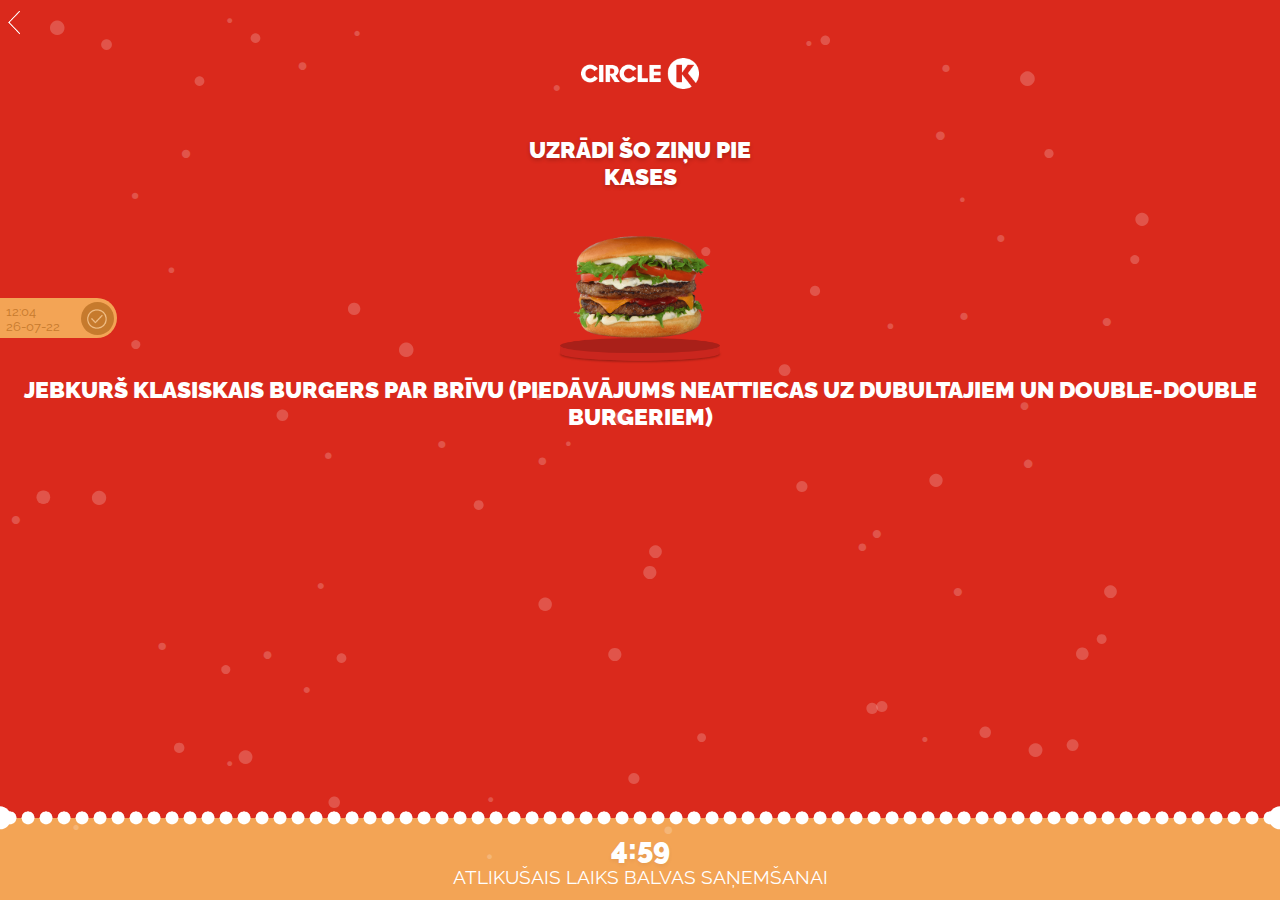
==== frontend/burgers/index.html @ 31d4b634 "Add files via upload" ====
<!DOCTYPE html>
<html style="font-size: 11.7188px;">
   <head>
      <meta http-equiv="Content-Type" content="text/html; charset=UTF-8">
      <meta http-equiv="X-UA-Compatible" content="IE=edge,chrome=1">
      <meta name="viewport" content="width=device-width,  height=device-height,initial-scale=1.0, maximum-scale=1.0, user-scalable=no">
      <title>Circle K - ziemas spēle</title>
	  <link rel="icon" href="../../png/favicon.png">
      <link rel="stylesheet" type="text/css" href="../../css/frontend.css">
   </head>
  			<script src="../../js/snow.js"></script>
   <body class="language-lv scale">
   
      <div class="bm-container-page">
               <div class="wave">
               <canvas id="anim"></canvas>
            </div>	  
         <div class="bm-page bm-page-redeem bm-page-footer"> 
		 <img src="../../png/keksis2.png" width="45"> 
            <div class="bm-content noBarcode">
               <div class="bm-block">
                  <img src="../../png/circlekfrontend.png" class="logo-full">
                  <div class="ck-headline">UZRĀDI ŠO ZIŅU PIE KASES</div>
				  <img src="../../prizes/5.png" class="product"><img class="platform" src="../../png/platform.png">
                  <div class="title">Jebkurš klasiskais burgers par brīvu (piedāvājums neattiecas uz dubultajiem un Double-Double burgeriem)</div>
                  <div class="timer"><span id="para1"></span></div>
               </div>
            </div>
            <div class="bm-footer">
               <div class="bm-block">
                  <div class="counter">
                     <div class="clock"><span id="timer"></div>
                     <div class="text">Atlikušais laiks balvas saņemšanai</div>
                  </div>
               </div>
            </div>
			
         </div>
      </div>
      <div class="bm-container-menu">
         <div class="bm-menu-content">
            <div class="scorebg"></div>
            <div class="center">
               <div class="bm-menu-button open">
                  <div></div>
                  <div></div>
                  <div></div>
               </div>
               <div class="ck-headline"><span>Izvēlne</span></div>
               <div class="score">
                  <div class="top">Tavs rezultāts</div>
                  <div class="value"><span></span><span>Punkti</span></div>
               </div>
               <div class="list">
                  <div>Noteikumi</div>
                  <span></span>
                  <div class="bm-logout">Iziet</div>
               </div>
            </div>
            <div class="profile">
               <div class="text">TU ESI ŠEIT AR NR.:</div>
               <div class="mobile"></div>
            </div>
         </div>
      </div>
<script type="text/javascript" src="../../js/timer.js"></script>
<script type="text/javascript" src="../../js/worker.js"></script>

   </body>
</html>
---- css/frontend.css ----
/* latin-ext */
@font-face {
  font-family: 'Raleway';
  font-style: normal;
  font-weight: 100;
  font-display: swap;
  src: url(../fonts/font.woff2) format('woff2');
  unicode-range: U+0100-024F, U+0259, U+1E00-1EFF, U+2020, U+20A0-20AB, U+20AD-20CF, U+2113, U+2C60-2C7F, U+A720-A7FF;
}
/* latin */
@font-face {
  font-family: 'Raleway';
  font-style: normal;
  font-weight: 100;
  font-display: swap;
  src: url(../fonts/font2.woff2) format('woff2');
  unicode-range: U+0000-00FF, U+0131, U+0152-0153, U+02BB-02BC, U+02C6, U+02DA, U+02DC, U+2000-206F, U+2074, U+20AC, U+2122, U+2191, U+2193, U+2212, U+2215, U+FEFF, U+FFFD;
}
/* latin-ext */
@font-face {
  font-family: 'Raleway';
  font-style: normal;
  font-weight: 300;
  font-display: swap;
  src: url(../fonts/font.woff2) format('woff2');
  unicode-range: U+0100-024F, U+0259, U+1E00-1EFF, U+2020, U+20A0-20AB, U+20AD-20CF, U+2113, U+2C60-2C7F, U+A720-A7FF;
}
/* latin */
@font-face {
  font-family: 'Raleway';
  font-style: normal;
  font-weight: 300;
  font-display: swap;
  src: url(../fonts/font2.woff2) format('woff2');
  unicode-range: U+0000-00FF, U+0131, U+0152-0153, U+02BB-02BC, U+02C6, U+02DA, U+02DC, U+2000-206F, U+2074, U+20AC, U+2122, U+2191, U+2193, U+2212, U+2215, U+FEFF, U+FFFD;
}
/* latin-ext */
@font-face {
  font-family: 'Raleway';
  font-style: normal;
  font-weight: 400;
  font-display: swap;
  src: url(../fonts/font.woff2) format('woff2');
  unicode-range: U+0100-024F, U+0259, U+1E00-1EFF, U+2020, U+20A0-20AB, U+20AD-20CF, U+2113, U+2C60-2C7F, U+A720-A7FF;
}
/* latin */
@font-face {
  font-family: 'Raleway';
  font-style: normal;
  font-weight: 400;
  font-display: swap;
  src: url(../fonts/font2.woff2) format('woff2');
  unicode-range: U+0000-00FF, U+0131, U+0152-0153, U+02BB-02BC, U+02C6, U+02DA, U+02DC, U+2000-206F, U+2074, U+20AC, U+2122, U+2191, U+2193, U+2212, U+2215, U+FEFF, U+FFFD;
}
/* latin-ext */
@font-face {
  font-family: 'Raleway';
  font-style: normal;
  font-weight: 700;
  font-display: swap;
  src: url(../fonts/font.woff2) format('woff2');
  unicode-range: U+0100-024F, U+0259, U+1E00-1EFF, U+2020, U+20A0-20AB, U+20AD-20CF, U+2113, U+2C60-2C7F, U+A720-A7FF;
}
/* latin */
@font-face {
  font-family: 'Raleway';
  font-style: normal;
  font-weight: 700;
  font-display: swap;
  src: url(../fonts/font2.woff2) format('woff2');
  unicode-range: U+0000-00FF, U+0131, U+0152-0153, U+02BB-02BC, U+02C6, U+02DA, U+02DC, U+2000-206F, U+2074, U+20AC, U+2122, U+2191, U+2193, U+2212, U+2215, U+FEFF, U+FFFD;
}
/* latin-ext */
@font-face {
  font-family: 'Raleway';
  font-style: normal;
  font-weight: 900;
  font-display: swap;
  src: url(../fonts/font.woff2) format('woff2');
  unicode-range: U+0100-024F, U+0259, U+1E00-1EFF, U+2020, U+20A0-20AB, U+20AD-20CF, U+2113, U+2C60-2C7F, U+A720-A7FF;
}
/* latin */
@font-face {
  font-family: 'Raleway';
  font-style: normal;
  font-weight: 900;
  font-display: swap;
  src: url(../fonts/font2.woff2) format('woff2');
  unicode-range: U+0000-00FF, U+0131, U+0152-0153, U+02BB-02BC, U+02C6, U+02DA, U+02DC, U+2000-206F, U+2074, U+20AC, U+2122, U+2191, U+2193, U+2212, U+2215, U+FEFF, U+FFFD;
}


.bm-logo {
	display: block;
	height: 24px;
	position: absolute;
	top: 10px;
	left: 12px
}

* {
	margin: 0
}

body,
html {
	width: 100%;
	height: 100%;
	font-size: 62.5%;
	font-family: sans-serif;
	color: #101820
}

* {
	margin: 0
}

body,
html {
	font-size: 62.5%;
	font-family: sans-serif
}

.bm-container-modal,
body,
html {
	width: 100%;
	height: 100%;
	color: #101820
}

.bm-container-modal {
	position: fixed;
	top: 0;
	left: 0;
	display: none;
	opacity: 0;
	z-index: 50;
	background-color: rgba(0, 0, 0, .75)
}

.bm-block-modal-message-scroll {
	position: absolute;
	top: 50%;
	left: 50%;
	width: 100%;
	height: 100%;
	box-sizing: border-box;
	padding: 1.5rem;
	overflow: auto;
	-webkit-overflow-scrolling: touch
}

.bm-block-modal-message-scroll .bm-modal {
	display: block;
	opacity: 1;
	position: relative;
	top: auto;
	left: auto;
	width: 100%
}

.bm-modal {
	display: none;
	opacity: 0;
	position: absolute;
	top: 50%;
	left: 50%;
	background: #fff;
	font-size: 16px
}

.bm-modal.bm-modal-message {
	width: calc(100% - 3rem);
	max-width: 29rem
}

.bm-modal.bm-modal-header {
	padding-top: 4.4rem
}

.bm-modal.bm-modal-footer {
	padding-bottom: 5.5rem
}

.bm-modal>div>.bm-block {
	position: relative;
	height: 100%;
	margin: 0 auto;
	box-sizing: border-box
}

.bm-modal .bm-header {
	position: absolute;
	top: 0;
	left: 0;
	height: 4.4rem;
	width: 100%;
	background-color: #333;
	box-sizing: border-box
}

.bm-modal .bm-header>.bm-block {
	max-width: 32rem
}

.bm-modal .bm-content {
	width: 100%;
	height: 100%;
	position: relative;
	box-sizing: border-box
}

.bm-modal .bm-content>.bm-block {
	padding: 1.5rem;
	max-width: 32rem
}

.bm-modal .bm-footer {
	position: absolute;
	bottom: 0;
	left: 0;
	height: 5.5rem;
	width: 100%;
	background-color: #ebebeb;
	border-top: 1px solid #9f9f9f;
	box-sizing: border-box
}

.bm-modal .bm-footer>.bm-block {
	max-width: 32rem
}

.bm-modal .bm-footer .bm-container {
	position: absolute;
	top: 50%;
	left: 50%;
	-webkit-transform: translate(-50%, -50%);
	transform: translate(-50%, -50%)
}

.bm-modal .bm-footer .bm-container.left {
	left: 1.5rem;
	-webkit-transform: translateY(-50%);
	transform: translateY(-50%)
}

.bm-modal .bm-footer .bm-container.right {
	left: auto;
	right: 1.5rem;
	-webkit-transform: translateY(-50%);
	transform: translateY(-50%)
}

.bm-button {
	width: 100px;
	height: 34px;
	background-color: #fff;
	border: 1px solid #cacaca;
	box-sizing: border-box;
	text-align: center;
	line-height: 32px;
	border-radius: 2px;
	position: relative
}

.bm-button.pressed {
	border-color: #b1b1b1;
	background-color: #f2f2f2
}

.bm-button a {
	position: absolute;
	top: 0;
	left: 0;
	width: 100%;
	height: 100%
}

.bm-container-loader {
	position: absolute;
	top: 0;
	left: 0;
	width: 100%;
	height: 100%;
	background-color: rgba(0, 0, 0, .7);
	z-index: 100
}

.bm-container-loader>div {
	width: 100px;
	height: 100px;
	position: absolute;
	top: 50%;
	left: 50%;
	-webkit-transform: translate(-50%, -50%);
	transform: translate(-50%, -50%)
}

.bm-container-loader>div.background {
	opacity: .4
}

.bm-container-loader>div .overflow {
	position: absolute;
	bottom: 0;
	left: 0;
	height: 0;
	width: 100%;
	overflow: hidden
}

.bm-container-loader>div .overflow img {
	position: absolute;
	bottom: 0;
	left: 0
}

.bm-container-loader>div img {
	display: block;
	height: 100px
}

.bm-container-page,
.bm-page {
	position: absolute;
	top: 0;
	left: 0;
	width: 100%;
	height: 100%
}

.bm-page {
	box-sizing: border-box;
	font-size: 1.6rem;
	background: #fff
}

.bm-page.bm-page-header {
	padding-top: 0
}

.bm-page.bm-page-footer {
	padding-bottom: 44px
}

.bm-page>div>.bm-block {
	position: relative;
	height: 100%;
	margin: 0 auto;
	box-sizing: border-box
}

.bm-page .bm-header {
	position: absolute;
	top: 0;
	left: 0;
	height: 0;
	width: 100%;
	background-color: transparent;
	box-sizing: border-box
}

.bm-page .bm-header>.bm-block {
	max-width: 640px
}

.bm-page .bm-content {
	width: 100%;
	height: 100%;
	position: relative;
	box-sizing: border-box;
	overflow: hidden
}

.bm-page .bm-content>.bm-block {
	padding: 15px;
	max-width: 640px
}

.bm-page .bm-footer {
	position: absolute;
	bottom: 0;
	left: 0;
	height: 44px;
	width: 100%;
	background-color: #ebebeb;
	border-top: 1px solid #9f9f9f;
	box-sizing: border-box
}

.bm-page .bm-footer>.bm-block {
	max-width: 640px
}

.bm-form {
	max-width: 320px;
	margin: 0 auto;
	font-size: 16px
}

* {
	margin: 0
}

body,
html {
	width: 100%;
	height: 100%;
	font-size: 62.5%;
	font-family: sans-serif;
	color: #101820
}

input {
	-webkit-appearance: none;
	-moz-appearance: none;
	appearance: none;
	border: none;
	box-sizing: border-box;
	font-family: inherit;
	color: #101820;
	font-size: 1.6rem
}

input:active,
input:focus {
	outline: none
}

::-webkit-input-placeholder {
	color: #bbb;
	opacity: 1
}

:-moz-placeholder,
::-moz-placeholder {
	color: #bbb;
	opacity: 1
}

:-ms-input-placeholder {
	color: #bbb;
	opacity: 1
}

.bm-input-row,
input[type=email],
input[type=number],
input[type=password],
input[type=tel],
input[type=text] {
	width: 100%;
	height: 5rem;
	margin-bottom: 15px
}

.bm-input-row:last-child,
input[type=email]:last-child,
input[type=number]:last-child,
input[type=password]:last-child,
input[type=tel]:last-child,
input[type=text]:last-child {
	margin-bottom: 0
}

input[type=email],
input[type=number],
input[type=password],
input[type=tel],
input[type=text] {
	border: 1px solid #b3b3b3;
	border-radius: 0;
	padding: 0 15px;
	background-color: transparent;
	text-align: left
}

input[type=checkbox] {
	width: 5rem;
	height: 5rem;
	color: #000;
	border: 1px solid #b3b3b3;
	box-sizing: border-box;
	background-color: #f3f3f3;
	border-radius: 0;
	float: right;
	padding-top: -.6rem;
	padding-left: -1rem
}

input[type=submit] {
	background-color: #f3a455;
	color: #fff;
	width: 100%;
	height: 5rem;
	border-radius: 0
}

input[type=checkbox]:checked:after,
input[type=checkbox]:checked:before {
	content: "";
	display: block;
	background-color: #f3a455;
	-webkit-transform: rotate(35deg);
	transform: rotate(35deg);
	-webkit-transform-origin: bottom right;
	transform-origin: bottom right;
	border-radius: 0
}

input[type=checkbox]:before {
	width: .3rem;
	height: 3rem;
	margin-left: 1.2rem
}

input[type=checkbox]:after {
	height: .3rem;
	width: 1.5rem;
	margin-top: -.3rem
}

.bm-input-row label {
	line-height: 5rem
}

.bm-input-row.bm-input-label {
	position: relative;
	padding-top: 5rem
}

.bm-input-row.bm-input-label>label {
	position: absolute;
	top: 0;
	left: 0;
	line-height: 5rem
}

.bm-input-row.bm-input-label.bm-input-code {
	height: 10rem
}

.bm-input-row.bm-input-label.bm-input-code>.bm-block {
	top: 5rem
}

.bm-input-code input[type=tel] {
	border-bottom-left-radius: 0;
	border-top-left-radius: 0
}

.bm-input-code {
	position: relative;
	box-sizing: border-box
}

.bm-input-code>.bm-block {
	display: inline-block;
	position: absolute;
	top: 0;
	left: 0;
	height: 5rem;
	line-height: 5rem;
	background-color: #b3b3b3;
	color: #fff;
	padding: 0 .5rem;
	border-bottom-left-radius: 0;
	border-top-left-radius: 0
}

.bm-card-item,
.bm-card-item>.bm-block {
	position: relative;
	width: 100%;
	height: 100%
}

.bm-card-item>.bm-block {
	box-sizing: border-box
}

.bm-card-item.bm-indexer>.bm-block {
	padding-bottom: 1.6rem
}

.bm-card-item.bm-indexer .bm-indexer {
	position: absolute;
	bottom: 0;
	left: 50%;
	white-space: nowrap;
	-webkit-transform: translate(-50%);
	transform: translate(-50%);
	height: .6rem;
	padding: 0 5px
}

.bm-card-item.bm-indexer .bm-indexer .bm-index {
	width: .6rem;
	height: .6rem;
	background-color: hsla(0, 0%, 100%, .4);
	display: inline-block;
	vertical-align: top;
	margin-right: .3rem;
	border-radius: .5rem;
	border: none;
	box-sizing: border-box
}

.bm-card-item.bm-indexer .bm-indexer .bm-index.active {
	background-color: #fff;
	border: none
}

.bm-card-item.bm-indexer .bm-indexer .bm-index:last-child {
	margin-right: 0
}

.bm-card-item .bm-container {
	position: relative;
	width: 0;
	height: 100%;
	width: 100%
}

.bm-card-item .bm-card {
	position: absolute;
	top: 4%;
	left: 0;
	width: 100%;
	height: 96%;
	box-sizing: border-box;
	padding: 0 10px
}

.bm-card-item .bm-card>.bm-block {
	position: relative;
	width: 100%;
	height: 100%;
	background-color: #cacaca;
	box-shadow: 0 -4px 4px -4px rgba(0, 0, 0, .4);
	padding: 15px;
	box-sizing: border-box
}

.bm-card-item .bm-card>.bm-block>.bm-image-box {
	margin: -15px
}

.bm-card-item .bm-card.card-layer-stacked>.bm-block {
	box-shadow: none
}

.bm-card-item .bm-card-button {
	position: fixed;
	width: 30px;
	height: 60px;
	top: 50%;
	-webkit-transform: translateY(-50%);
	transform: translateY(-50%);
	z-index: 20
}

.bm-card-item .bm-card-button * {
	pointer-events: none
}

.bm-card-item .bm-card-button>div {
	width: 60px;
	height: 60px;
	background-color: #f3a455;
	border-radius: 30px;
	box-shadow: 0 0 5px rgba(0, 0, 0, .5);
	box-sizing: border-box;
	border: none
}

.bm-card-item .bm-card-button>div>span {
	display: block;
	width: 15px;
	height: 15px;
	border: 3px solid #fff;
	box-sizing: border-box;
	position: absolute;
	top: 22.5px;
	-webkit-transform: rotate(45deg);
	transform: rotate(45deg);
	-webkit-transform-origin: center;
	transform-origin: center
}

.bm-card-item .bm-card-button.prev {
	left: 0
}

.bm-card-item .bm-card-button.prev>div {
	margin-left: -30px
}

.bm-card-item .bm-card-button.prev>div>span {
	left: 7.5px;
	border-top: none;
	border-right: none
}

.bm-card-item .bm-card-button.next {
	right: 0
}

.bm-card-item .bm-card-button.next>div>span {
	right: 7.5px;
	border-left: none;
	border-bottom: none
}

.bm-home-ad {
	width: 100%;
	height: 100%
}

* {
	margin: 0
}

body,
html {
	font-size: 62.5%;
	font-family: sans-serif
}

.bm-container-modal,
body,
html {
	width: 100%;
	height: 100%;
	color: #101820
}

.bm-container-modal {
	position: fixed;
	top: 0;
	left: 0;
	display: none;
	opacity: 0;
	z-index: 50;
	background-color: rgba(0, 0, 0, .75)
}

.bm-block-modal-message-scroll {
	position: absolute;
	top: 50%;
	left: 50%;
	width: 100%;
	height: 100%;
	box-sizing: border-box;
	padding: 1.5rem;
	overflow: auto;
	-webkit-overflow-scrolling: touch
}

.bm-block-modal-message-scroll .bm-modal {
	display: block;
	opacity: 1;
	position: relative;
	top: auto;
	left: auto;
	width: 100%
}

.bm-modal {
	display: none;
	opacity: 0;
	position: absolute;
	top: 50%;
	left: 50%;
	background: #fff;
	font-size: 16px
}

.bm-modal.bm-modal-message {
	width: calc(100% - 3rem);
	max-width: 29rem
}

.bm-modal.bm-modal-header {
	padding-top: 4.4rem
}

.bm-modal.bm-modal-footer {
	padding-bottom: 5.5rem
}

.bm-modal>div>.bm-block {
	position: relative;
	height: 100%;
	margin: 0 auto;
	box-sizing: border-box
}

.bm-modal .bm-header {
	position: absolute;
	top: 0;
	left: 0;
	height: 4.4rem;
	width: 100%;
	background-color: #333;
	box-sizing: border-box
}

.bm-modal .bm-header>.bm-block {
	max-width: 32rem
}

.bm-modal .bm-content {
	width: 100%;
	height: 100%;
	position: relative;
	box-sizing: border-box
}

.bm-modal .bm-content>.bm-block {
	padding: 1.5rem;
	max-width: 32rem
}

.bm-modal .bm-footer {
	position: absolute;
	bottom: 0;
	left: 0;
	height: 5.5rem;
	width: 100%;
	background-color: #ebebeb;
	border-top: 1px solid #9f9f9f;
	box-sizing: border-box
}

.bm-modal .bm-footer>.bm-block {
	max-width: 32rem
}

.bm-modal .bm-footer .bm-container {
	position: absolute;
	top: 50%;
	left: 50%;
	-webkit-transform: translate(-50%, -50%);
	transform: translate(-50%, -50%)
}

.bm-modal .bm-footer .bm-container.left {
	left: 1.5rem;
	-webkit-transform: translateY(-50%);
	transform: translateY(-50%)
}

.bm-modal .bm-footer .bm-container.right {
	left: auto;
	right: 1.5rem;
	-webkit-transform: translateY(-50%);
	transform: translateY(-50%)
}

.bm-block-modal-map {
	position: absolute;
	top: 50%;
	left: 50%;
	width: 100%;
	height: 100%;
	box-sizing: border-box;
	padding: 1.5rem
}

.bm-block-modal-map .bm-modal {
	display: block;
	opacity: 1;
	position: relative;
	top: auto;
	left: auto;
	width: 100%;
	height: 100%
}

.bm-block-modal-map .bm-modal .bm-content>.bm-block {
	padding: 0;
	max-width: none
}

.bm-map {
	width: 100%;
	height: 100%
}

.bm-map-window .gm-style-iw>div:first-child {
	width: 199px!important;
	height: 126px!important
}

.bm-map-window .gm-style-iw>div:first-child>div {
	overflow: initial!important
}

.bm-map-window .gm-style-iw {
	left: 0!important;
	top: 0!important;
	overflow: initial;
	background-color: transparent!important;
	box-shadow: none!important;
	margin-left: -35px
}

.bm-map-window .gm-ui-hover-effect {
	display: none!important
}

.bm-map-window .bm-map-window-container {
	width: 250px;
	height: 145px;
	position: absolute;
	top: 1px;
	left: 1px;
	background-color: #fff;
	box-sizing: border-box;
	box-shadow: 0 0 5px rgba(0, 0, 0, .4)
}

.bm-map-window .bm-map-window-header {
	width: 100%;
	height: 34px;
	background-color: #333;
	color: #fff;
	line-height: 34px;
	box-sizing: border-box;
	padding: 0 10px;
	font-weight: 700
}

.bm-map-window .bm-map-window-content {
	width: 100%;
	height: 111px;
	box-sizing: border-box;
	padding: 15px
}

.bm-map-window .bm-map-window-content>div {
	margin-bottom: 5px
}

.bm-map-window .bm-map-window-content .bm-map-window-button {
	width: 100%;
	background-color: #333;
	color: #fff;
	padding: 10px 15px;
	box-sizing: border-box;
	text-align: center;
	font-weight: 700;
	font-size: 1em;
	margin-top: 10px
}

.bm-map-window .bm-map-window-close {
	position: absolute;
	top: 9.5px;
	right: 10px;
	width: 15px;
	height: 15px
}

.bm-map-window .bm-map-window-close span {
	background-color: #fff;
	display: block;
	width: 15px;
	height: 3px;
	position: absolute;
	top: 50%;
	left: 50%;
	-webkit-transform-origin: center;
	transform-origin: center
}

.bm-map-window .bm-map-window-close span:first-child {
	-webkit-transform: translate(-50%, -50%) rotate(45deg);
	transform: translate(-50%, -50%) rotate(45deg)
}

.bm-map-window .bm-map-window-close span:nth-child(2) {
	-webkit-transform: translate(-50%, -50%) rotate(-45deg);
	transform: translate(-50%, -50%) rotate(-45deg)
}

.bm-map-close {
	position: absolute;
	top: 0;
	right: 0;
	width: 25px;
	height: 25px;
	background-color: #333;
	padding: 5px
}

.bm-map-close span {
	background-color: #fff;
	display: block;
	width: 25px;
	height: 3px;
	position: absolute;
	top: 50%;
	left: 50%;
	-webkit-transform-origin: center;
	transform-origin: center
}

.bm-map-close span:first-child {
	-webkit-transform: translate(-50%, -50%) rotate(45deg);
	transform: translate(-50%, -50%) rotate(45deg)
}

.bm-map-close span:nth-child(2) {
	-webkit-transform: translate(-50%, -50%) rotate(-45deg);
	transform: translate(-50%, -50%) rotate(-45deg)
}

.bm-sms {
	text-decoration: none;
	color: inherit;
	display: none
}

.bm-device-smartphone .bm-sms {
	display: block
}

.bm-container-page,
.bm-page {
	position: absolute;
	top: 0;
	left: 0;
	width: 100%;
	height: 100%
}

.bm-page {
	box-sizing: border-box;
	font-size: 1.6rem;
	background: #fff
}

.bm-page.bm-page-header {
	padding-top: 0
}

.bm-page.bm-page-footer {
	padding-bottom: 44px
}

.bm-page>div>.bm-block {
	position: relative;
	height: 100%;
	margin: 0 auto;
	box-sizing: border-box
}

.bm-page .bm-header {
	position: absolute;
	top: 0;
	left: 0;
	height: 0;
	width: 100%;
	background-color: transparent;
	box-sizing: border-box
}

.bm-page .bm-header>.bm-block {
	max-width: 640px
}

.bm-page .bm-content {
	width: 100%;
	height: 100%;
	position: relative;
	box-sizing: border-box;
	overflow: hidden
}

.bm-page .bm-content>.bm-block {
	padding: 15px;
	max-width: 10000px
}

.bm-page .bm-footer {
	position: absolute;
	bottom: 0;
	left: 0;
	height: 44px;
	width: 100%;
	background-color: #ebebeb;
	border-top: 1px solid #9f9f9f;
	box-sizing: border-box
}

.bm-page .bm-footer>.bm-block {
	max-width: 10000px
}

.bm-container-menu {
	position: fixed;
	top: 0;
	left: 0;
	width: 100%;
	height: 100%;
	height: calc(100% - 0rem);
	display: none;
	z-index: 40
}

.bm-menu-overlay {
	left: 0;
	width: 100%;
	background-color: rgba(0, 0, 0, .4);
	opacity: 0
}

.bm-menu-content,
.bm-menu-overlay {
	position: absolute;
	top: 0;
	height: 100%
}

.bm-menu-content {
	width: 200px;
	-webkit-transform: translate(-100%);
	transform: translate(-100%);
	background-color: #fff;
	z-index: 10;
	font-size: 16px;
	padding: 15px;
	box-sizing: border-box
}

.bm-menu-button {
	right: 20px;
	height: 17px;
	-webkit-transform: translateY(-50%);
	transform: translateY(-50%)
}

.bm-menu-button,
.bm-menu-button>div {
	position: absolute;
	top: 50%;
	width: 30px
}

.bm-menu-button>div {
	left: 50%;
	height: 3px;
	background-color: #fff;
	-webkit-transform: translate(-50%, -50%);
	transform: translate(-50%, -50%);
	border-radius: 2px;
	-webkit-transform-origin: center;
	transform-origin: center
}

.bm-menu-button div:first-child {
	margin-top: -7px
}

.bm-menu-button div:nth-child(3) {
	margin-top: 7px
}

.bm-login-expand p>* {
	margin-bottom: 1em
}

.bm-form {
	max-width: 320px;
	margin: 0 auto
}

* {
	margin: 0
}

body .bm-menu-button {
	z-index: 5;
	-webkit-transform: scale(.8);
	transform: scale(.8);
	right: 1rem;
	top: 1rem;
	background: transparent;
	border-radius: 5rem;
	box-sizing: border-box;
	width: 4.5rem;
	height: 4.5rem;
	box-shadow: none
}

body .bm-menu-button div {
	width: 2.5rem;
	opacity: 1;
	height: .3rem;
	border-radius: .2rem;
	-webkit-transform-origin: center;
	transform-origin: center
}

body .bm-menu-button div:first-child {
	margin-top: -.7rem
}

body .bm-menu-button div:last-child {
	margin-top: .7rem
}

body .bm-menu-button.open {
	box-shadow: none
}

body .bm-menu-button.open div {
	opacity: 0
}

body .bm-menu-button.open div:first-child {
	opacity: 1;
	margin-top: 0;
	-webkit-transform: translate(-50%, -50%) rotate(-45deg);
	transform: translate(-50%, -50%) rotate(-45deg)
}

body .bm-menu-button.open div:last-child {
	opacity: 1;
	margin-top: 0;
	-webkit-transform: translate(-50%, -50%) rotate(45deg);
	transform: translate(-50%, -50%) rotate(45deg)
}

body .scorebg {
	width: 100%;
	height: 8rem;
	background-color: rgba(16, 24, 32, .8);
	margin-top: 8.2rem
}

body .bm-menu-content {
	-webkit-transform: translateY(-100%);
	transform: translateY(-100%);
	width: 100%;
	background-color: rgba(218, 41, 28, .95);
	font-size: 1.6rem;
	padding: 0
}

body .bm-menu-content .bm-menu-button {
	background-color: transparent
}

body .bm-menu-content .center {
	width: 32rem;
	position: absolute;
	top: 0;
	left: 50%;
	-webkit-transform: translateX(-50%);
	transform: translateX(-50%);
	height: 100%
}

body .bm-menu-content .ck-headline {
	margin-top: 1.5rem;
	text-shadow: none
}

body .bm-menu-content .score {
	width: 100%;
	height: 8rem;
	margin-top: 1rem;
	text-align: center;
	box-sizing: border-box;
	padding: 1.5rem;
	color: #fff;
	font-weight: 900;
	text-transform: uppercase
}

body .bm-menu-content .score .value {
	margin-top: 0
}

body .bm-menu-content .score .value span:first-child {
	font-size: 2.4rem
}

body .bm-menu-content .score .value span:nth-child(2) {
	font-size: 1.2rem;
	padding-left: .5rem
}

body .bm-menu-content .list {
	padding: 1.5rem
}

body .bm-menu-content .list a,
body .bm-menu-content .list div {
	font-size: 1.6rem;
	display: block;
	color: #fff;
	text-decoration: none;
	padding: 1rem 1.5rem;
	text-transform: uppercase;
	font-weight: 900
}

body .profile {
	position: absolute;
	bottom: 0;
	left: 0;
	width: 100%;
	height: 6rem;
	background-color: #fff;
	text-align: center;
	box-sizing: border-box;
	padding: 1.3rem;
	font-weight: 900
}

body .profile .text {
	color: #da291c;
	text-transform: uppercase;
	font-size: 1.3rem
}

body .profile .mobile {
	font-size: 2rem
}

@font-face {
	font-family: Gotham;
	src: local("Gotham-Bold"), url("../font/Gotham-bold.woff2") format("woff2"), url("../font/Gotham-bold.woff") format("woff");
	font-weight: 700;
	font-style: normal
}

@font-face {
	font-family: Gotham;
	src: url("../font/Gotham-Ultra.woff2") format("woff2"), url("../font/Gotham-Ultra.woff") format("woff");
	font-weight: 900;
	font-style: normal
}

@font-face {
	font-family: Gotham;
	src: url("../font/Gotham-Black.woff2") format("woff2"), url("../font/Gotham-Black.woff") format("woff");
	font-weight: 800;
	font-style: normal
}

@font-face {
	font-family: Gotham;
	src: local("Gotham-Light"), url("../font/Gotham-Light.woff2") format("woff2"), url("../font/Gotham-Light.woff") format("woff");
	font-weight: 300;
	font-style: normal
}

:root {
	--color-orange: #f3a455;
	--color-red-dark: #a6382d;
	--color-red: #da291c;
	--color-grey: #f5f5f5;
	--color-grey-dark: #b3b3b3;
	--color-black: #101820
}

body,
html {
	font-family: Gotham, sans-serif
}

body.language-lt,
body.language-lv,
body.language-pl,
body.language-ru,
html.language-lt,
html.language-lv,
html.language-pl,
html.language-ru {
	font-family: Raleway, sans-serif
}

body *,
html * {
	-webkit-tap-highlight-color: rgba(0, 0, 0, 0)
}

.bm-page {
	background: transparent
}

.bm-page .bm-header>.bm-block {
	max-width: 32rem
}

.bm-page .bm-content>.bm-block {
	width: auto;
	overflow: hidden;
	padding: 1.5rem
}

.bm-container-page {
	background-color: #da291c
}

.bm-container-page .game-snow {
	position: absolute;
	top: 0;
	left: 50%;
	width: 100%;
	height: 100%;
	display: block;
	-webkit-transform: translateX(-50%);
	transform: translateX(-50%)
}

.ck-headline {
	text-align: center;
	color: #fff;
	font-size: 2.6rem;
	font-weight: 900;
	text-transform: uppercase;
	width: 16rem;
	margin: 0 auto 1rem;
	height: 6.2rem;
	text-shadow: 0 .2rem .4rem rgba(0, 0, 0, .2);
	position: relative
}

.ck-headline span {
	position: absolute;
	display: block;
	top: 50%;
	left: 0;
	width: 100%;
	text-align: center;
	-webkit-transform: translateY(-50%);
	transform: translateY(-50%)
}

.ck-subline {
	text-transform: uppercase;
	font-weight: 900;
	color: #fff;
	text-align: center;
	text-shadow: 0 .2rem .4rem rgba(0, 0, 0, .2);
	max-width: 30rem;
	margin: 0 auto
}

.splash {
	left: 100%;
	margin-left: -5rem;
	width: 10rem;
	height: 10rem;
	background-color: #a6382d;
	border-radius: 10rem
}

.splash,
.splash a {
	position: absolute;
	top: 0
}

.splash a {
	left: 0;
	width: 100%;
	height: 100%;
	opacity: 0;
	display: block
}

.splash .center {
	width: 80%;
	font-weight: 900;
	text-transform: uppercase;
	font-size: 1.1rem;
	position: absolute;
	top: 50%;
	left: 50%;
	-webkit-transform: translate(-50%, -50%);
	transform: translate(-50%, -50%)
}

@-webkit-keyframes splashPulse {
	0% {
		-webkit-transform: rotate(0);
		transform: rotate(0)
	}
	25% {
		-webkit-transform: rotate(-10deg);
		transform: rotate(-10deg)
	}
	75% {
		-webkit-transform: rotate(10deg);
		transform: rotate(10deg)
	}
	to {
		-webkit-transform: rotate(0deg);
		transform: rotate(0deg)
	}
}

@keyframes splashPulse {
	0% {
		-webkit-transform: rotate(0);
		transform: rotate(0)
	}
	25% {
		-webkit-transform: rotate(-10deg);
		transform: rotate(-10deg)
	}
	75% {
		-webkit-transform: rotate(10deg);
		transform: rotate(10deg)
	}
	to {
		-webkit-transform: rotate(0deg);
		transform: rotate(0deg)
	}
}

.splash.pulse {
	-webkit-animation-name: splashPulse;
	animation-name: splashPulse;
	-webkit-animation-duration: 4s;
	animation-duration: 4s;
	-webkit-animation-timing-function: linear;
	animation-timing-function: linear;
	-webkit-animation-iteration-count: infinite;
	animation-iteration-count: infinite
}

.bm-map-close {
	display: block;
	position: absolute;
	right: .5rem;
	top: .5rem;
	background-color: #c67a2d;
	width: 3rem;
	height: 3rem;
	padding: 0;
	border-radius: 5rem
}

.bm-map-close span {
	width: 2rem;
	height: .3rem;
	background-color: #fff;
	display: block;
	-webkit-transform: translate(-50%, -50%) rotate(45deg);
	transform: translate(-50%, -50%) rotate(45deg);
	position: absolute;
	top: 50%;
	left: 50%;
	border-radius: .2rem
}

.bm-map-close span:last-child {
	-webkit-transform: translate(-50%, -50%) rotate(-45deg);
	transform: translate(-50%, -50%) rotate(-45deg)
}

.bm-logo {
	height: 4rem;
	top: 1.5rem;
	left: 1.5rem
}

.bm-header .point {
	position: absolute;
	top: 0;
	left: 50%;
	width: 13rem;
	height: 5rem;
	-webkit-transform: translateX(-50%);
	transform: translateX(-50%)
}

.bm-header .point div {
	position: relative;
	z-index: 2;
	text-align: center;
	color: #fff
}

.bm-header .point .value {
	font-weight: 900;
	margin-top: .5rem;
	text-shadow: 0 .2rem .4rem rgba(0, 0, 0, .2);
	font-size: 1.8rem
}

.bm-header .point .label {
	font-size: lighter;
	font-size: .9rem;
	text-transform: uppercase
}

.bm-header .point:before {
	content: "";
	display: block;
	width: 13rem;
	height: 13rem;
	bottom: 0;
	left: 0;
	background-color: #a6382d;
	position: absolute;
	border-radius: 14rem
}

.bm-button {
	border-radius: 10rem;
	color: #fff;
	font-weight: 900;
	background-color: #000;
	border: none;
	text-transform: uppercase;
	display: block
}

.bm-button:hover {
	background-color: #333
}

.bm-modal .bm-button {
	background-color: #f3a455;
	color: #fff;
	border-radius: 10rem;
	text-transform: uppercase;
	font-size: 1.4rem;
	height: 3.4rem;
	line-height: 3.2rem;
	width: 11rem;
	border: .1rem solid #f3a455
}

.bm-modal .bm-button:hover {
	background-color: #f5b16d
}

.bm-page .button-box {
	width: 28rem;
	height: 5.4rem
}

.bm-page .button-box .bm-button {
	width: 50%;
	float: left;
	background-color: #f6be85;
	color: #fff
}

.bm-page .button-box .bm-button.active {
	color: #fff;
	background-color: #f3a455
}

.bm-page .button-box .bm-button:first-child {
	border-bottom-right-radius: 0;
	border-top-right-radius: 0
}

.bm-page .button-box .bm-button:last-child {
	border-bottom-left-radius: 0;
	border-top-left-radius: 0
}

.bm-page .bm-button {
	width: 28rem;
	height: 5.4rem;
	line-height: 5.4rem;
	font-size: 1.6rem
}

.bm-block-modal-message-scroll .bm-modal {
	height: 100%;
	box-sizing: border-box
}

.bm-block-modal-message-scroll .bm-modal .bm-content>.bm-block {
	overflow: scroll
}

.bm-container-modal {
	background-color: rgba(43, 43, 43, .75)
}

.bm-modal {
	background-color: #f5f5f5;
	border-radius: 1rem;
	padding-top: 1rem;
	font-size: 1.6rem
}

.bm-modal:after {
	display: block;
	content: "";
	position: absolute;
	top: -1.2rem;
	left: 50%;
	width: 96%;
	padding-top: 3rem;
	background-image: url(../gfx/base/snow.png);
	background-size: contain;
	background-position: 50%;
	background-repeat: no-repeat;
	max-width: 32rem;
	-webkit-transform: translateX(-50%);
	transform: translateX(-50%)
}

.bm-modal.transparent {
	background-color: transparent
}

.bm-modal.transparent:after {
	display: none
}

.bm-modal .bm-footer {
	background-color: transparent;
	border: none
}

.bm-modal.bm-modal-map {
	padding-top: 0
}

.bm-modal.bm-login-expand {
	font-weight: 300
}

.bm-modal.bm-login-expand.terms .bm-content * {
	font-weight: lighter
}

.bm-modal.bm-login-expand.terms .bm-content ol,
.bm-modal.bm-login-expand.terms .bm-content ul {
	padding-left: 2.5rem
}

.bm-modal.bm-login-expand.terms .bm-content strong {
	font-weight: 900
}

.bm-modal.bm-login-expand.confirm .box {
	text-align: center;
	display: block;
	font-weight: 300;
	margin-bottom: 0
}

.bm-modal.bm-login-expand.confirm .box strong {
	font-weight: 800;
	font-size: 1.4rem
}

.bm-modal.bm-login-expand.confirm .box div {
	margin: 2rem auto;
	background-color: #f3a455;
	color: #fff;
	font-weight: 800;
	width: 22rem;
	height: 4.4rem;
	border-radius: 5rem;
	line-height: 4.4rem
}

.bm-modal.bm-login-expand.confirm .bm-footer {
	height: 7.4rem
}

.bm-modal.bm-login-expand.confirm .bm-container.multiple {
	height: 4.4rem
}

.bm-modal.bm-login-expand.confirm .bm-container.multiple .bm-button {
	height: 4.4rem;
	line-height: 4.4rem
}

.bm-modal.bm-login-expand.confirm .bm-container.multiple .bm-button:nth-child(2) {
	background-color: #009064;
	border-color: #009064
}

.bm-modal.bm-login-expand.confirm .bm-container.multiple .bm-button:nth-child(2):hover {
	background-color: #00aa76
}

.bm-modal.bm-login-expand .bm-button {
	font-weight: 900
}

.bm-modal.bm-login-expand .bm-container.multiple {
	width: 23rem
}

.bm-modal.bm-login-expand .bm-container.multiple .bm-button:first-child {
	float: left;
	background-color: transparent;
	color: #f3a455
}

.bm-modal.bm-login-expand .bm-container.multiple .bm-button:nth-child(2) {
	float: right
}

.ck-raybox {
	width: 100%;
	height: 100%;
	position: absolute;
	top: 0;
	left: 0;
	z-index: -1
}

.ck-raybox .ray {
	position: absolute;
	top: 50%;
	left: 50%;
	width: 150%;
	margin-left: -75%;
	margin-top: -75%;
	-webkit-transform-origin: center;
	transform-origin: center;
	-webkit-animation: spin 10s linear infinite;
	animation: spin 10s linear infinite
}

.ck-raybox .ray.r {
	animation-direction: reverse
}

@-webkit-keyframes spin {
	form {
		-webkit-transform: rotate(0deg);
		transform: rotate(0deg)
	}
	to {
		-webkit-transform: rotate(1turn);
		transform: rotate(1turn)
	}
}

@keyframes spin {
	form {
		-webkit-transform: rotate(0deg);
		transform: rotate(0deg)
	}
	to {
		-webkit-transform: rotate(1turn);
		transform: rotate(1turn)
	}
}

.bm-page.custom-background {
	background-image: linear-gradient(180deg, #073967, #065da0 64%)
}

.bm-page.custom-background:before {
	display: block;
	content: "";
	width: 36rem;
	height: 100%;
	pointer-events: none;
	position: absolute;
	top: 0;
	left: 50%;
	margin-left: -18rem;
	z-index: -1;
	background-image: url(../gfx/background/dark.png);
	background-size: 100% auto;
	background-repeat: no-repeat;
	background-position: bottom
}

.ck-particle-burst {
	width: 100%;
	height: 100%;
	position: absolute;
	top: 0;
	left: 0;
	z-index: -1
}

.ck-particle-burst .particle {
	position: absolute;
	-webkit-animation: shoot 3s ease-out infinite;
	animation: shoot 3s ease-out infinite;
	-webkit-animation-name: shoot, fade;
	animation-name: shoot, fade;
	top: 50%;
	left: 50%;
	background-image: url(../gfx/base/logo.png);
	background-size: contain
}

.ck-particle-burst .particle:first-child {
	width: 4rem;
	height: 4rem;
	-webkit-transform: translate(-15rem, -8rem);
	transform: translate(-15rem, -8rem);
	-webkit-animation-duration: 3.46s;
	animation-duration: 3.46s;
	-webkit-animation-delay: -1.038s;
	animation-delay: -1.038s
}

.ck-particle-burst .particle:nth-child(2) {
	width: 4rem;
	height: 4rem;
	-webkit-transform: translate(43rem, 16rem);
	transform: translate(43rem, 16rem);
	-webkit-animation-duration: 3.7s;
	animation-duration: 3.7s;
	-webkit-animation-delay: -3.182s;
	animation-delay: -3.182s
}

.ck-particle-burst .particle:nth-child(3) {
	width: 3rem;
	height: 3rem;
	-webkit-transform: translate(-33rem, 24rem);
	transform: translate(-33rem, 24rem);
	-webkit-animation-duration: 3.97s;
	animation-duration: 3.97s;
	-webkit-animation-delay: -7.94s;
	animation-delay: -7.94s
}

.ck-particle-burst .particle:nth-child(4) {
	width: 4rem;
	height: 4rem;
	-webkit-transform: translate(-38rem, 22rem);
	transform: translate(-38rem, 22rem);
	-webkit-animation-duration: 3.37s;
	animation-duration: 3.37s;
	-webkit-animation-delay: -.674s;
	animation-delay: -.674s
}

.ck-particle-burst .particle:nth-child(5) {
	width: 3rem;
	height: 3rem;
	-webkit-transform: translate(12rem, 29rem);
	transform: translate(12rem, 29rem);
	-webkit-animation-duration: 3.81s;
	animation-duration: 3.81s;
	-webkit-animation-delay: -2.8956s;
	animation-delay: -2.8956s
}

.ck-particle-burst .particle:nth-child(6) {
	width: 3rem;
	height: 3rem;
	-webkit-transform: translate(21rem, -12rem);
	transform: translate(21rem, -12rem);
	-webkit-animation-duration: 3.35s;
	animation-duration: 3.35s;
	-webkit-animation-delay: -2.01s;
	animation-delay: -2.01s
}

.ck-particle-burst .particle:nth-child(7) {
	width: 4rem;
	height: 4rem;
	-webkit-transform: translate(-48rem, 50rem);
	transform: translate(-48rem, 50rem);
	-webkit-animation-duration: 3.63s;
	animation-duration: 3.63s;
	-webkit-animation-delay: -.2178s;
	animation-delay: -.2178s
}

.ck-particle-burst .particle:nth-child(8) {
	width: 3rem;
	height: 3rem;
	-webkit-transform: translate(-14rem, 2rem);
	transform: translate(-14rem, 2rem);
	-webkit-animation-duration: 3.73s;
	animation-duration: 3.73s;
	-webkit-animation-delay: -6.9378s;
	animation-delay: -6.9378s
}

.ck-particle-burst .particle:nth-child(9) {
	width: 3rem;
	height: 3rem;
	-webkit-transform: translate(-14rem, 7rem);
	transform: translate(-14rem, 7rem);
	-webkit-animation-duration: 3.58s;
	animation-duration: 3.58s;
	-webkit-animation-delay: -5.2268s;
	animation-delay: -5.2268s
}

.ck-particle-burst .particle:nth-child(10) {
	width: 4rem;
	height: 4rem;
	-webkit-transform: translate(32rem, -49rem);
	transform: translate(32rem, -49rem);
	-webkit-animation-duration: 3.16s;
	animation-duration: 3.16s;
	-webkit-animation-delay: -3.16s;
	animation-delay: -3.16s
}

.ck-particle-burst .particle:nth-child(11) {
	width: 4rem;
	height: 4rem;
	-webkit-transform: translate(18rem, -46rem);
	transform: translate(18rem, -46rem);
	-webkit-animation-duration: 3.86s;
	animation-duration: 3.86s;
	-webkit-animation-delay: -4.4004s;
	animation-delay: -4.4004s
}

.ck-particle-burst .particle:nth-child(12) {
	width: 3rem;
	height: 3rem;
	-webkit-transform: translate(-18rem, -4rem);
	transform: translate(-18rem, -4rem);
	-webkit-animation-duration: 3.44s;
	animation-duration: 3.44s;
	-webkit-animation-delay: -2.408s;
	animation-delay: -2.408s
}

.ck-particle-burst .particle:nth-child(13) {
	width: 3rem;
	height: 3rem;
	-webkit-transform: translate(23rem, 31rem);
	transform: translate(23rem, 31rem);
	-webkit-animation-duration: 3.44s;
	animation-duration: 3.44s;
	-webkit-animation-delay: -4.8848s;
	animation-delay: -4.8848s
}

.ck-particle-burst .particle:nth-child(14) {
	width: 4rem;
	height: 4rem;
	-webkit-transform: translate(42rem, 45rem);
	transform: translate(42rem, 45rem);
	-webkit-animation-duration: 3.83s;
	animation-duration: 3.83s;
	-webkit-animation-delay: -.5362s;
	animation-delay: -.5362s
}

.ck-particle-burst .particle:nth-child(15) {
	width: 4rem;
	height: 4rem;
	-webkit-transform: translate(-3rem, -12rem);
	transform: translate(-3rem, -12rem);
	-webkit-animation-duration: 3.72s;
	animation-duration: 3.72s;
	-webkit-animation-delay: -5.5056s;
	animation-delay: -5.5056s
}

.ck-particle-burst .particle:nth-child(16) {
	width: 3rem;
	height: 3rem;
	-webkit-transform: translate(-14rem, -16rem);
	transform: translate(-14rem, -16rem);
	-webkit-animation-duration: 3.76s;
	animation-duration: 3.76s;
	-webkit-animation-delay: -4.512s;
	animation-delay: -4.512s
}

.ck-particle-burst .particle:nth-child(17) {
	width: 3rem;
	height: 3rem;
	-webkit-transform: translate(9rem, 27rem);
	transform: translate(9rem, 27rem);
	-webkit-animation-duration: 3.05s;
	animation-duration: 3.05s;
	-webkit-animation-delay: -1.708s;
	animation-delay: -1.708s
}

.ck-particle-burst .particle:nth-child(18) {
	width: 4rem;
	height: 4rem;
	-webkit-transform: translate(35rem, 31rem);
	transform: translate(35rem, 31rem);
	-webkit-animation-duration: 3.1s;
	animation-duration: 3.1s;
	-webkit-animation-delay: -4.96s;
	animation-delay: -4.96s
}

.ck-particle-burst .particle:nth-child(19) {
	width: 4rem;
	height: 4rem;
	-webkit-transform: translate(-10rem, -48rem);
	transform: translate(-10rem, -48rem);
	-webkit-animation-duration: 3.46s;
	animation-duration: 3.46s;
	-webkit-animation-delay: -4.9824s;
	animation-delay: -4.9824s
}

.ck-particle-burst .particle:nth-child(20) {
	width: 3rem;
	height: 3rem;
	-webkit-transform: translate(14rem, 11rem);
	transform: translate(14rem, 11rem);
	-webkit-animation-duration: 3.1s;
	animation-duration: 3.1s;
	-webkit-animation-delay: -4.588s;
	animation-delay: -4.588s
}

.ck-particle-burst .particle:nth-child(21) {
	width: 4rem;
	height: 4rem;
	-webkit-transform: translate(5rem, 33rem);
	transform: translate(5rem, 33rem);
	-webkit-animation-duration: 3.37s;
	animation-duration: 3.37s;
	-webkit-animation-delay: -2.4264s;
	animation-delay: -2.4264s
}

.ck-particle-burst .particle:nth-child(22) {
	width: 3rem;
	height: 3rem;
	-webkit-transform: translate(41rem, 42rem);
	transform: translate(41rem, 42rem);
	-webkit-animation-duration: 3.26s;
	animation-duration: 3.26s;
	-webkit-animation-delay: -4.89s;
	animation-delay: -4.89s
}

.ck-particle-burst .particle:nth-child(23) {
	width: 4rem;
	height: 4rem;
	-webkit-transform: translate(-8rem, 38rem);
	transform: translate(-8rem, 38rem);
	-webkit-animation-duration: 3.65s;
	animation-duration: 3.65s;
	-webkit-animation-delay: -5.402s;
	animation-delay: -5.402s
}

.ck-particle-burst .particle:nth-child(24) {
	width: 3rem;
	height: 3rem;
	-webkit-transform: translate(39rem, 13rem);
	transform: translate(39rem, 13rem);
	-webkit-animation-duration: 3.03s;
	animation-duration: 3.03s;
	-webkit-animation-delay: -5.8782s;
	animation-delay: -5.8782s
}

.ck-particle-burst .particle:nth-child(25) {
	width: 4rem;
	height: 4rem;
	-webkit-transform: translate(5rem, 24rem);
	transform: translate(5rem, 24rem);
	-webkit-animation-duration: 3.13s;
	animation-duration: 3.13s;
	-webkit-animation-delay: -4.9454s;
	animation-delay: -4.9454s
}

@-webkit-keyframes shoot {
	0% {
		-webkit-transform: translate(-50%, -50%);
		transform: translate(-50%, -50%)
	}
}

@keyframes shoot {
	0% {
		-webkit-transform: translate(-50%, -50%);
		transform: translate(-50%, -50%)
	}
}

@-webkit-keyframes fade {
	to {
		opacity: 0
	}
}

@keyframes fade {
	to {
		opacity: 0
	}
}

.pin {
	width: 27rem;
	margin: 2rem auto;
	height: 8rem;
	position: relative
}

.pin.count-2 {
	width: 13rem
}

.pin .box {
	width: 6rem;
	height: 8rem;
	box-sizing: border-box;
	background-color: #fff;
	border-radius: 1rem;
	margin-left: 1rem;
	color: #000;
	text-align: center;
	line-height: 8rem;
	font-weight: 700;
	font-size: 3.5rem;
	float: left;
	box-shadow: inset 0 .1rem 1.2rem 0 rgba(0, 0, 0, .31)
}

.pin .box:first-child {
	margin-left: 0
}

.pin .box.transparent {
	color: transparent
}

.pin input[type=tel] {
	position: absolute;
	left: 0;
	bottom: 0;
	caret-color: transparent;
	text-indent: -999em;
	pointer-events: none;
	background-color: transparent;
	border: none
}

.send-new {
	text-align: center;
	font-weight: 1.4rem;
	text-decoration: underline
}

.bm-page-login .cookie {
	position: absolute;
	bottom: 0;
	left: 0;
	width: 100%;
	background-color: rgba(243, 164, 85, .95);
	z-index: 10;
	box-sizing: border-box;
	padding: 1.5rem;
	text-align: center;
	color: #fff;
	height: 100%
}

.bm-page-login .cookie .overflow {
	position: absolute;
	top: 50%;
	left: 0;
	width: 100%;
	-webkit-transform: translateY(-50%);
	transform: translateY(-50%)
}

.bm-page-login .cookie .headline {
	font-size: 2.6rem;
	font-weight: 900;
	text-transform: uppercase;
	width: 50%;
	margin: 0 auto;
	height: 6.2rem;
	margin-bottom: 1rem
}

.bm-page-login .cookie .disclamer {
	font-weight: 800;
	font-size: 1rem;
	text-transform: uppercase;
	margin-top: .4rem;
	height: .8rem
}

.bm-page-login .cookie .policy {
	font-weight: 800;
	color: #101820;
	display: block;
	margin: 2rem 0 2.4rem;
	height: 1.8rem
}

.bm-page-login .cookie .bm-button {
	margin: 0 auto
}

.bm-page-login,
.bm-page-login .bm-content>.bm-block {
	overflow: hidden
}

.bm-page-login .background {
	position: absolute;
	bottom: 20rem;
	left: 0;
	width: 100%;
	display: block
}

.bm-page-login .ck-subline {
	z-index: 2;
	position: relative;
	text-shadow: 0 .2rem .4rem rgba(0, 0, 0, .4)
}

.bm-page-login .hero {
	height: 16rem;
	display: block;
	bottom: 21.9rem;
	position: absolute;
	left: 50%;
	-webkit-transform: translateX(-50%);
	transform: translateX(-50%);
	z-index: 1
}

.bm-page-login .form {
	position: absolute;
	bottom: -2rem;
	left: 0;
	width: 100%;
	height: 23.9rem;
	z-index: 2;
	background-color: #f5f5f5;
	box-sizing: border-box;
	padding-top: 2rem;
	box-shadow: 0 0 1rem 1.5rem #f5f5f5
}

body .bm-form {
	max-width: 28rem;
	position: relative;
	z-index: 2;
	font-size: 1.6rem
}

body .bm-input-row.permission {
	text-decoration: underline;
	height: 3rem;
	margin-bottom: .5rem
}

body .bm-input-row.permission.second {
	margin-bottom: 1.5rem
}

body .bm-input-row.permission.second label {
	font-size: 1rem;
	line-height: 1.5rem;
	width: 24rem;
	display: block;
	float: left
}

body .bm-input-row.permission label {
	font-size: 1.4rem;
	font-weight: 800;
	line-height: 3rem;
	text-transform: uppercase
}

body .bm-input-row.permission input[type=checkbox] {
	width: 3rem;
	height: 3rem;
	border-radius: 1rem;
	background-color: #f3a455;
	position: relative;
	border: 0 none
}

body .bm-input-row.permission input[type=checkbox]:after,
body .bm-input-row.permission input[type=checkbox]:before {
	background-color: #fff
}

@-webkit-keyframes checkboxBefore {
	0% {
		height: 0
	}
	50% {
		height: 0
	}
	to {
		height: 1.8rem
	}
}

@keyframes checkboxBefore {
	0% {
		height: 0
	}
	50% {
		height: 0
	}
	to {
		height: 1.8rem
	}
}

@-webkit-keyframes checkboxAfter {
	0% {
		width: 0
	}
	to {
		width: 1.1rem
	}
}

@keyframes checkboxAfter {
	0% {
		width: 0
	}
	to {
		width: 1.1rem
	}
}

body .bm-input-row.permission input[type=checkbox]:checked:after {
	border-radius: .3rem;
	-webkit-transform: rotate(40deg);
	transform: rotate(40deg);
	width: 1.1rem;
	margin: 0;
	position: absolute;
	top: 1.4rem;
	left: .7rem;
	-webkit-transform-origin: 0 0;
	transform-origin: 0 0;
	-webkit-animation-name: checkboxAfter;
	animation-name: checkboxAfter;
	-webkit-animation-duration: .2s;
	animation-duration: .2s
}

body .bm-input-row.permission input[type=checkbox]:checked:before {
	border-radius: .3rem;
	height: 1.8rem;
	margin: 0;
	position: absolute;
	top: 2.3rem;
	left: 1.4rem;
	-webkit-transform: rotate(-140deg);
	transform: rotate(-140deg);
	-webkit-transform-origin: 0 0;
	transform-origin: 0 0;
	-webkit-animation-name: checkboxBefore;
	animation-name: checkboxBefore;
	-webkit-animation-duration: .4s;
	animation-duration: .4s
}

body .bm-input-row.text,
body input[type=submit] {
	height: 4.4rem;
	line-height: 4.4rem;
	border-radius: 5rem;
	text-transform: uppercase;
	font-weight: 800
}

body .bm-input-row.text input,
body input[type=submit] input {
	height: inherit;
	font-weight: 800;
	border: none;
	text-transform: inherit
}

body .bm-input-row.text.bm-input-code>.bm-block,
body input[type=submit].bm-input-code>.bm-block {
	height: 4rem;
	line-height: 4rem;
	width: 4rem;
	top: .2rem;
	left: .2rem;
	border-radius: 5rem;
	padding: 0;
	font-size: 1.2rem;
	text-align: center;
	background-color: #f3a455
}

body .bm-input-row.text.disabled,
body input[type=submit].disabled {
	opacity: .5
}

body .bm-input-row.text.text,
body input[type=submit].text {
	padding-left: 4.5rem!important;
	background-color: #fff
}

body .bm-input-row.text.text input,
body input[type=submit].text input {
	padding-left: 1.5rem
}

body .bm-input-row.text.text label,
body input[type=submit].text label {
	position: absolute;
	top: 0;
	left: 1.5rem;
	padding-left: inherit;
	pointer-events: none;
	color: #bbb;
	line-height: inherit;
	-webkit-transform: translateY(0) translateX(0) scale(1);
	transform: translateY(0) translateX(0) scale(1);
	transition: -webkit-transform .3s ease-in-out;
	transition: transform .3s ease-in-out;
	transition: transform .3s ease-in-out, -webkit-transform .3s ease-in-out
}

body .bm-input-row.text.text input.hasContent~label,
body .bm-input-row.text.text input:focus~label,
body input[type=submit].text input.hasContent~label,
body input[type=submit].text input:focus~label {
	-webkit-transform: translateY(-1.3rem) translateX(-2.3rem) scale(.5);
	transform: translateY(-1.3rem) translateX(-2.3rem) scale(.5)
}

body input[type=submit] {
	background-color: #000
}

body input[type=submit]:hover {
	background-color: #333
}

.bm-modal.modal-pincode .headline {
	color: #444;
	font-weight: 900;
	font-size: 1.5rem;
	text-align: center
}

.bm-modal.modal-pincode .text {
	text-align: center;
	margin: 0 auto 1rem
}

.bm-modal.modal-pincode .pin {
	width: 25rem;
	margin: 2rem auto 1rem
}

.bm-modal.modal-pincode .pin .box {
	background-color: #f3a455;
	color: #fff;
	box-shadow: none;
	width: 5.5rem;
	height: 7rem;
	line-height: 7rem
}

.bm-modal.modal-pincode .bm-button {
	width: 100%;
	height: 4.4rem;
	line-height: 4.4rem;
	margin-bottom: 1rem
}

@media only screen and (min-height:558px) and (max-width:375px) {
	body .bm-page-login .hero {
		height: 17.7rem
	}
}

@media only screen and (min-height:627px) and (max-width:415px) {
	body .bm-page-login .hero {
		height: 16.3rem;
		margin-bottom: 2rem
	}
	body .bm-page-login .form {
		height: 25.9rem
	}
	body .bm-input-row.text,
	body input[type=submit] {
		height: 5.4rem;
		line-height: 5.4rem
	}
	body .bm-input-row.text.bm-input-code>.bm-block,
	body input[type=submit].bm-input-code>.bm-block {
		height: 5rem;
		line-height: 5rem;
		width: 5rem
	}
	body .bm-input-row.text.text,
	body input[type=submit].text {
		padding-left: 5.5rem!important
	}
}

@media only screen and (min-height:632px) and (max-width:409px) {
	body .bm-page-login .hero {
		height: 21.7rem;
		margin-bottom: 2rem
	}
	body .bm-page-login .form {
		height: 25.9rem
	}
	body .bm-input-row.text,
	body input[type=submit] {
		height: 5.4rem;
		line-height: 5.4rem
	}
	body .bm-input-row.text.bm-input-code>.bm-block,
	body input[type=submit].bm-input-code>.bm-block {
		height: 5rem;
		line-height: 5rem;
		width: 5rem
	}
	body .bm-input-row.text.text,
	body input[type=submit].text {
		padding-left: 5.5rem!important
	}
}

@media only screen and (min-height:716px) and (max-width:446px) {
	body .bm-page-login .hero {
		height: 22rem;
		margin-bottom: 2rem
	}
	body .bm-page-login .form {
		height: 25.9rem
	}
	body .bm-input-row.text,
	body input[type=submit] {
		height: 5.4rem;
		line-height: 5.4rem
	}
	body .bm-input-row.text.bm-input-code>.bm-block,
	body input[type=submit].bm-input-code>.bm-block {
		height: 5rem;
		line-height: 5rem;
		width: 5rem
	}
	body .bm-input-row.text.text,
	body input[type=submit].text {
		padding-left: 5.5rem!important
	}
}

.bm-modal.messages {
	background-color: #da291c
}

.bm-modal.messages:before {
	content: "";
	display: block;
	width: 100%;
	height: 10rem;
	position: absolute;
	top: -6rem;
	left: 0;
	background-image: url(../gfx/base/prize.png);
	background-size: contain;
	background-repeat: no-repeat;
	background-position: 50%
}

.bm-modal.messages.blue,
.bm-modal.messages.blue .bm-content {
	background-color: #064467
}

.bm-modal.messages.blue .bm-content>.bm-block {
	background-image: radial-gradient(circle at top, #416c95 1%, #0e344f 98%)
}

.bm-modal.messages.blue .splash {
	background-color: #416c95
}

.bm-modal.messages .bm-content {
	padding: 1rem;
	background-color: #da291c;
	border-radius: 1rem
}

.bm-modal.messages .bm-content>.bm-block {
	background-image: radial-gradient(circle at top, #a83227 1%, #6e1e16 99%);
	box-shadow: inset 0 .1rem .5rem 0 rgba(0, 0, 0, .21);
	border-radius: .7rem
}

.bm-modal.messages .ck-headline {
	width: 24rem;
	height: auto;
	font-size: 2rem
}

.bm-modal.messages .ck-headline.small {
	font-size: 1.6rem;
	width: 22rem
}

.bm-modal.messages .ck-text {
	color: #fff;
	font-weight: 600;
	font-size: 1.4rem;
	margin: 2rem 0;
	text-align: center
}

.bm-modal.messages .bm-button {
	width: 24rem;
	height: 4.4rem;
	line-height: 4.4rem;
	background-color: #000;
	color: #fff;
	border: none;
	position: relative
}

.bm-modal.messages .bm-button .snow {
	position: absolute;
	top: -.7rem;
	left: 5%;
	width: 90%;
	display: block
}

.bm-modal.messages .snow-bottom {
	position: absolute;
	bottom: -3.4rem;
	left: 3%;
	width: 94%;
	display: block
}

.bm-modal.messages .types {
	height: 8rem;
	margin: 1.5rem auto;
	width: 13rem
}

.bm-modal.messages .types .item {
	float: left;
	margin-right: 1rem
}

.bm-modal.messages .types .item:last-child {
	margin-right: 0
}

.bm-modal.messages .item {
	width: 6rem;
	height: 8rem;
	color: #fff;
	text-align: center
}

.bm-modal.messages .item .name {
	font-size: .8rem;
	text-transform: uppercase;
	margin-top: 1rem
}

.bm-modal.messages .item .ring {
	background-color: #da291c;
	width: 6rem;
	height: 6rem;
	border-radius: 6rem;
	box-shadow: 0 .2rem .4rem 0 rgba(0, 0, 0, .18);
	padding: .5rem;
	box-sizing: border-box
}

.bm-modal.messages .item .ring .container {
	background-image: radial-gradient(50% 50%, #d13e30 51%, #62201a 150%);
	width: 100%;
	height: 100%;
	display: block;
	border-radius: inherit;
	position: relative;
	font-weight: 900;
	font-size: 1.2rem;
	text-shadow: 0 .2rem .4rem rgba(0, 0, 0, .2)
}

.bm-modal.messages .item .ring .container .label {
	font-size: .7rem
}

.bm-modal.messages .item .ring .center {
	width: 100%;
	position: absolute;
	top: 50%;
	left: 0;
	text-align: center;
	-webkit-transform: translateY(-50%);
	transform: translateY(-50%)
}

.bm-modal.messages.bonus-status {
	text-align: center;
	color: #fff;
	font-weight: 900;
	text-transform: uppercase;
	text-shadow: 0 .2rem .4rem rgba(0, 0, 0, .25)
}

.bm-modal.messages.bonus-status .gameover {
	font-size: 3.5rem
}

.bm-modal.messages.bonus-status .score {
	font-size: 2rem
}

.bm-modal.messages.bonus-status .value {
	font-size: 8rem
}

.bm-modal.messages.bonus-status .boxes {
	width: 21rem;
	height: 3.4rem;
	margin: 1rem auto 2rem
}

.bm-modal.messages.bonus-status .boxes div {
	width: 10rem;
	height: 3.4rem;
	background-color: rgba(0, 0, 0, .3);
	line-height: 3.4rem;
	border-radius: 1rem;
	font-size: 1.2rem;
	margin: 0 auto
}

.bm-modal.messages.bonus-status .bm-button {
	margin: 1rem auto
}

.bm-modal.messages.bonus-status .note {
	font-size: 1rem
}

.bm-modal.messages .splash-container {
	position: relative
}

.bm-modal.messages .splash {
	margin-left: 5rem;
	margin-top: -10rem
}

.bm-modal.messages .prize-box {
	width: 8rem;
	height: 8rem;
	display: block;
	position: relative;
	margin: -1rem auto .5rem
}

.bm-modal.messages .prize-box .ray {
	display: block;
	position: absolute;
	top: 50%;
	left: 50%;
	width: 12rem;
	height: auto;
	margin-top: -6rem;
	margin-left: -6rem;
	-webkit-animation: messagesSpin 10s linear infinite;
	animation: messagesSpin 10s linear infinite
}

@-webkit-keyframes messagesSpin {
	form {
		-webkit-transform: rotate(0deg);
		transform: rotate(0deg)
	}
	to {
		-webkit-transform: rotate(1turn);
		transform: rotate(1turn)
	}
}

@keyframes messagesSpin {
	form {
		-webkit-transform: rotate(0deg);
		transform: rotate(0deg)
	}
	to {
		-webkit-transform: rotate(1turn);
		transform: rotate(1turn)
	}
}

.bm-modal.messages .prize-box .item {
	height: 6rem;
	position: absolute;
	top: 50%;
	left: 50%;
	-webkit-transform: translate(-50%, -50%) scale(1.2);
	transform: translate(-50%, -50%) scale(1.2)
}

@media only screen and (min-height:558px) and (max-width:375px) {
	.bm-modal.messages .prize-box {
		width: 10rem;
		height: 10rem
	}
	.bm-modal.messages .prize-box .ray {
		width: 14rem;
		margin-left: -7rem;
		margin-top: -7rem
	}
	.bm-modal.messages .prize-box .item {
		-webkit-transform: translate(-50%, -50%) scale(1.4);
		transform: translate(-50%, -50%) scale(1.4)
	}
}

@media only screen and (min-height:627px) and (max-width:415px) {
	.bm-modal.messages .prize-box {
		width: 10rem;
		height: 10rem
	}
	.bm-modal.messages .prize-box .ray {
		width: 14rem;
		margin-left: -7rem;
		margin-top: -7rem
	}
	.bm-modal.messages .prize-box .item {
		-webkit-transform: translate(-50%, -50%) scale(1.4);
		transform: translate(-50%, -50%) scale(1.4)
	}
}

@media only screen and (min-height:632px) and (max-width:409px) {
	.bm-modal.messages .prize-box {
		width: 13rem;
		height: 13rem
	}
	.bm-modal.messages .prize-box .ray {
		width: 16rem;
		margin-left: -8rem;
		margin-top: -8rem
	}
	.bm-modal.messages .prize-box .item {
		-webkit-transform: translate(-50%, -50%) scale(1.8);
		transform: translate(-50%, -50%) scale(1.8)
	}
}

@media only screen and (min-height:716px) and (max-width:446px) {
	.bm-modal.messages .prize-box {
		width: 13rem;
		height: 13rem
	}
	.bm-modal.messages .prize-box .ray {
		width: 16rem;
		margin-left: -8rem;
		margin-top: -8rem
	}
	.bm-modal.messages .prize-box .item {
		-webkit-transform: translate(-50%, -50%) scale(1.8);
		transform: translate(-50%, -50%) scale(1.8)
	}
}

.bm-modal.messages .list {
	display: flex;
	flex-direction: row;
	width: 22rem;
	margin: 0 auto;
	flex-flow: row wrap;
	height: 15rem;
	justify-content: space-between;
	margin-bottom: 1rem
}

.bm-modal.messages .list .item {
	flex: none;
	height: 7rem;
	margin: auto;
	opacity: .5
}

.bm-modal.messages .list .item .ring {
	margin-top: .2rem
}

.bm-modal.messages .list .item label {
	display: block;
	font-size: .7rem
}

.bm-modal.messages .list .item.active {
	opacity: 1
}

.bm-modal.messages .timer {
	background: #da291c;
	border: .3rem solid #fff;
	position: absolute;
	top: -1.5rem;
	right: -1.5rem;
	width: 3rem;
	height: 3rem;
	border-radius: 5rem;
	line-height: 3rem;
	text-align: center;
	color: #fff;
	font-weight: 900
}

.bm-modal.messages .ray {
	width: 20rem;
	height: 20rem;
	position: relative;
	margin: -1rem auto -4rem
}

.bm-modal.messages .ray .product {
	width: 80%;
	display: block;
	position: absolute;
	top: 50%;
	left: 50%;
	-webkit-transform: translate(-50%, -50%);
	transform: translate(-50%, -50%);
	z-index: 2
}

.bm-modal.messages .ray .ray {
	width: 100%;
	position: absolute;
	top: 0;
	left: 0;
	-webkit-animation: ray-messages-spin 10s linear infinite;
	animation: ray-messages-spin 10s linear infinite
}

@-webkit-keyframes ray-messages-spin {
	form {
		-webkit-transform: rotate(0deg);
		transform: rotate(0deg)
	}
	to {
		-webkit-transform: rotate(1turn);
		transform: rotate(1turn)
	}
}

@keyframes ray-messages-spin {
	form {
		-webkit-transform: rotate(0deg);
		transform: rotate(0deg)
	}
	to {
		-webkit-transform: rotate(1turn);
		transform: rotate(1turn)
	}
}

.bm-page-scratch .scratch-container {
	position: absolute;
	top: 0;
	left: 0;
	width: 100%;
	height: 100%;
	z-index: 2
}

.bm-page-scratch .background {
	z-index: 1
}

.bm-page-scratch .background,
.bm-page-scratch .bottom {
	position: absolute;
	bottom: 0;
	left: 0;
	width: 100%;
	display: block
}

.bm-page-scratch .bottom {
	pointer-events: none;
	z-index: 3
}

.bm-page-scratch .ck-headline {
	margin: 4rem auto 1rem;
	width: 26rem
}

@media only screen and (min-height:627px) and (max-width:415px) {
	.bm-page-scratch .ck-headline {
		margin-top: 4.5rem
	}
}

@media only screen and (min-height:632px) and (max-width:409px) {
	.bm-page-scratch .ck-headline {
		margin-top: 5.5rem
	}
}

@media only screen and (min-height:716px) and (max-width:446px) {
	.bm-page-scratch .ck-headline {
		margin-top: 6.5rem
	}
}

.bm-page-surf .surf-container {
	position: absolute;
	top: 0;
	left: 0;
	width: 100%;
	height: 100%
}

.bm-page-surf .bm-header {
	z-index: 2
}

.bm-page-surf .bm-header .point:before {
	background-color: rgba(0, 0, 0, .4)
}

.bm-page-surf .arrow {
	position: absolute;
	bottom: 4rem;
	right: 3rem;
	width: 5rem;
	height: 5rem;
	background-color: rgba(0, 0, 0, .5);
	border-radius: 5rem;
	background-image: url(../gfx/surf/arrow.png);
	background-repeat: no-repeat;
	background-size: 40%;
	background-position: 50% 55%
}

.bm-page-surf .arrow.up {
	margin-bottom: 7rem;
	-webkit-transform: rotate(180deg);
	transform: rotate(180deg)
}

.modal-surf-intro h1 {
	text-align: center;
	color: #000;
	font-size: 2.6rem;
	font-weight: 900;
	text-transform: uppercase;
	width: 16rem;
	margin: 0 auto 1rem;
	height: 6.2rem;
	text-shadow: 0 .2rem .4rem rgba(0, 0, 0, .2);
	position: relative
}

.modal-surf-intro label {
	display: block;
	margin: 1rem auto;
	text-align: center
}

.modal-surf-intro img {
	width: 100%
}

.bm-page-slice .slice-container {
	position: absolute;
	top: 0;
	left: 0;
	width: 100%;
	height: 100%
}

.bm-page-slice .bm-header {
	z-index: 2
}

.bm-page-slice .bm-header .point:before {
	background-color: rgba(0, 0, 0, .4)
}

.bm-page-slice .background,
.bm-page-slice .forground {
	position: absolute;
	bottom: 0;
	left: 0;
	display: block;
	width: 100%;
	pointer-events: none
}

.bm-page-demo .bm-button {
	margin: 2rem auto
}

.bm-page-demo .bm-button:first-child {
	margin-top: 10rem
}

.addhome-overlay {
	position: absolute;
	top: 0;
	left: 0;
	z-index: 999;
	width: 100%;
	height: 100%;
	background-color: #f3a455;
	overflow: hidden;
	-webkit-transform: translateY(100%);
	transform: translateY(100%);
	color: #fff;
	text-align: center;
	text-shadow: 0 .2rem .4rem rgba(0, 0, 0, .2)
}

.addhome-overlay .close {
	position: absolute;
	top: .5rem;
	right: .5rem;
	width: 1.5rem;
	background-color: #c67a2d;
	border-radius: 10rem;
	border: .1rem solid #fff;
	padding: .5rem
}

.addhome-overlay .icon {
	width: 10rem;
	border-radius: 1rem;
	margin: 2rem auto;
	display: block
}

.addhome-overlay .headline {
	height: auto;
	font-size: 2rem;
	font-weight: 900;
	text-transform: uppercase
}

.addhome-overlay .text {
	font-style: italic;
	margin: .5rem auto;
	font-size: 1.3rem;
	text-transform: uppercase;
	line-height: 1.5rem;
	width: 29rem
}

.addhome-overlay .bottom-content {
	width: 100%;
	height: 100%;
	position: absolute;
	top: 20rem;
	left: 0;
	padding-top: 2rem
}

.addhome-overlay .bottom-content .ios-1 {
	display: block;
	width: 20rem;
	margin: 1rem auto;
	background-color: #000;
	padding: 1rem 0;
	border-radius: .5rem
}

.addhome-overlay .bottom-content label {
	display: block;
	font-weight: 700;
	font-size: 1.6rem
}

.addhome-overlay .bottom-content label.m {
	margin: 2rem auto
}

.addhome-overlay .bottom-content label svg {
	height: 1em
}

.addhome-overlay .bottom-content label svg path {
	stroke: #fff;
	fill: #fff
}

.addhome-overlay .bottom-content .ios-2 {
	display: block;
	width: 20rem;
	border-radius: .5rem;
	margin: 1rem auto
}

.bm-card.status.lose .image {
	width: 24rem;
	display: block;
	margin: 2rem auto
}

@media only screen and (min-height:627px) and (max-width:415px) {
	.bm-card.status.lose .image {
		margin: 3rem auto
	}
}

@media only screen and (min-height:632px) and (max-width:409px) {
	.bm-card.status.lose .image {
		margin: 5rem auto
	}
}

@media only screen and (min-height:716px) and (max-width:446px) {
	.bm-card.status.lose .image {
		margin: 5rem auto
	}
}

.bm-card.status.lose .text {
	text-align: center;
	font-weight: 800;
	text-transform: uppercase
}

.bm-card.status.win .subline span {
	display: block;
	color: #fff;
	font-size: 1.6rem
}

.bm-card.status.win .ring .prize {
	width: 80%;
	margin: 10%
}

.bm-card.status {
	text-align: center;
	color: #fff
}

.bm-card.status .headline {
	text-shadow: 0 .2rem .4rem rgba(0, 0, 0, .2)
}

.bm-card.status .headline,
.bm-card.status .subline {
	font-size: 2.6rem;
	font-weight: 900;
	text-transform: uppercase
}

.bm-card.status .subline {
	color: #000
}

.bm-card.status .ring {
	width: 17rem;
	height: 17rem;
	margin: 1rem auto;
	background-color: #fff;
	border-radius: 100rem;
	position: relative
}

.bm-card.status .ring>img {
	display: block;
	width: 100%
}

.bm-card.status .ring .center {
	position: absolute;
	top: 50%;
	left: 50%;
	-webkit-transform: translate(-50%, -50%);
	transform: translate(-50%, -50%)
}

.bm-card.status .ring.flip {
	background-color: transparent;
	-webkit-perspective: 1000px;
	perspective: 1000px
}

.bm-card.status .ring.flip .flip-container {
	-webkit-transform-style: preserve-3d;
	transform-style: preserve-3d;
	position: relative;
	width: 100%;
	height: 100%
}

.bm-card.status .ring.flip .flip-container>div {
	position: absolute;
	width: 100%;
	height: 100%;
	-webkit-backface-visibility: hidden;
	backface-visibility: hidden;
	border-radius: 15rem
}

.bm-card.status .ring.flip .flip-container .flip-front {
	background-color: #fff;
	z-index: 1
}

.bm-card.status .ring.flip .flip-container .flip-back {
	background-color: #fff;
	-webkit-transform: rotateY(180deg);
	transform: rotateY(180deg)
}

.bm-card.status .ring.flip .flip-container .flip-back img {
	width: 100%;
	display: block
}

.bm-card.status .reminder {
	font-weight: 900;
	width: 17rem;
	margin: 0 auto;
	font-size: 1.2rem;
	text-transform: uppercase;
	text-shadow: 0 .2rem .4rem rgba(0, 0, 0, .2)
}

@media only screen and (min-height:558px) and (max-width:375px) {
	.bm-card.status .ring {
		width: 18rem;
		height: 18rem
	}
}

@media only screen and (min-height:627px) and (max-width:415px) {
	.bm-card.status .ring {
		width: 19rem;
		height: 19rem
	}
}

@media only screen and (min-height:632px) and (max-width:409px) {
	.bm-card.status .ring {
		width: 24rem;
		height: 24rem
	}
	.bm-card.status .splash {
		margin-left: -8rem
	}
}

@media only screen and (min-height:716px) and (max-width:446px) {
	.bm-card.status .ring {
		width: 24rem;
		height: 24rem
	}
	.bm-card.status .splash {
		margin-left: -8rem
	}
}

.ad-image {
	position: absolute;
	top: 0;
	left: 0;
	width: 100%;
	height: 100%;
	background-size: 100% auto;
	background-position: 50%;
	background-repeat: no-repeat
}

.modal-point {
	background-color: #f3a455;
	border-radius: 1rem
}

.modal-point .earn {
	font-weight: 900;
	text-align: center;
	font-size: 1.8rem;
	color: #000
}

.modal-point .point {
	width: 12rem;
	height: 12rem;
	margin: 2rem auto;
	border: .1rem solid #fff;
	border-radius: 10rem;
	font-weight: 900;
	text-align: center;
	padding-top: 2.5rem;
	box-sizing: border-box;
	color: #fff
}

.modal-point .point .value {
	height: 5rem;
	font-size: 5rem;
	line-height: 4rem
}

.modal-point .point .text {
	height: 2rem
}

.modal-point .challenge {
	text-align: center;
	font-weight: 800;
	font-size: 1.4rem;
	color: #fff
}

.modal-point .bm-button {
	width: 26rem;
	margin: 2rem auto;
	color: #fff;
	background-color: #000;
	line-height: 5.4rem;
	height: 5.4rem
}

.modal-point .close {
	text-align: center;
	text-decoration: underline;
	color: #fff;
	font-size: 1.4rem;
	text-transform: uppercase;
	font-weight: 900
}

.modal-extra {
	background-image: radial-gradient(50% 97%, #2799d7 0, #2497d5 62%, #2285bb 88%, #2799d7 100%);
	box-shadow: 0 0 1.2rem 0 rgba(0, 0, 0, .2);
	border-radius: .5rem;
	margin-top: 1rem
}

.modal-extra .logo {
	width: 20rem;
	margin-top: -4rem;
	margin: -6.5rem auto 1rem;
	display: block
}

.modal-extra .ck-headline {
	width: 20rem;
	font-size: 2.9rem
}

.modal-extra .ck-subline {
	font-size: 1.3rem;
	margin: 2rem auto 1rem;
	width: 21rem
}

.modal-extra .bm-input-row.permission {
	color: #fff
}

.modal-extra .bm-input-row.permission label {
	font-size: 1.1rem
}

.modal-extra .bm-input-row.text {
	box-sizing: border-box
}

.modal-extra .close {
	text-align: center;
	color: #fff;
	font-weight: 800;
	margin-top: 1rem;
	text-transform: uppercase;
	text-decoration: underline
}

.bm-page-homead .bm-card-item .bm-card.highscore.transparent>.bm-block {
	background-color: transparent;
	background-image: none;
	box-shadow: none
}

body .bm-card.highscore .ck-headline {
	font-size: 1.9rem;
	height: 3.2rem
}

body .bm-card.highscore .headline {
	text-align: center;
	color: #000;
	font-size: 2rem;
	font-weight: 900;
	text-transform: uppercase;
	width: 24rem;
	margin: 0 auto 1rem;
	position: relative
}

body .bm-card.highscore .bm-input-row {
	width: 27rem;
	padding-left: 0!important
}

body .bm-card.highscore .bm-input-row input {
	text-align: center
}

body .bm-card.highscore .bm-input-row.text input {
	text-transform: none
}

body .bm-card.highscore .score {
	width: 32rem;
	margin-left: -2.5rem;
	background-color: rgba(16, 24, 32, .8);
	height: 9.5rem;
	margin-top: 1rem;
	text-align: center;
	box-sizing: border-box;
	padding: .5rem 2.5rem;
	color: #fff;
	font-weight: 900;
	text-transform: uppercase;
	position: relative
}

body .bm-card.highscore .score .headline {
	color: inherit;
	font-size: 1.5rem;
	width: 100%;
	margin-bottom: 0
}

body .bm-card.highscore .score .best {
	width: 50%;
	text-align: left;
	float: left
}

body .bm-card.highscore .score .best .top {
	text-transform: none
}

body .bm-card.highscore .score .best .value span:first-child {
	font-size: 2.5rem;
	margin-right: .4rem
}

body .bm-card.highscore .score .best .value span:nth-child(2) {
	font-size: 1rem;
	-webkit-transform: translateY(-1rem);
	transform: translateY(-1rem);
	display: inline-block
}

body .bm-card.highscore .score .pos {
	width: 50%;
	float: left;
	line-height: 5rem;
	font-size: 2rem;
	text-align: right
}

body .bm-card.highscore .score .days {
	font-size: .8rem;
	position: absolute;
	bottom: .5rem;
	left: 0;
	width: 100%;
	text-align: center
}

body .bm-card.highscore .container {
	width: 28rem
}

body .bm-card.highscore .highscore {
	width: 100%;
	font-weight: 900
}

body .bm-card.highscore .highscore>div {
	padding: 0 1rem;
	height: 3rem;
	margin-top: .8rem;
	background-color: rgba(0, 0, 0, .8);
	border-radius: .5rem;
	color: #fff
}

body .bm-card.highscore .highscore>div.active {
	background-color: hsla(0, 0%, 100%, .8);
	color: #000
}

body .bm-card.highscore .highscore>div>span {
	display: table-cell;
	height: 3rem;
	vertical-align: middle;
	overflow: hidden;
	white-space: nowrap;
	text-overflow: ellipsis
}

body .bm-card.highscore .highscore>div .position {
	width: 5rem;
	text-align: center;
	line-height: 3rem;
	font-size: 1.5rem
}

body .bm-card.highscore .highscore>div .firstname {
	font-size: 1.2rem;
	width: 13rem;
	text-align: center;
	overflow: hidden;
	text-overflow: ellipsis;
	white-space: nowrap;
	max-width: 13rem
}

body .bm-card.highscore .highscore>div .points {
	width: 10rem;
	text-align: right
}

body .bm-card.highscore .highscore>div .points label:first-child {
	font-size: 1.5rem
}

body .bm-card.highscore .highscore>div .points label:nth-child(2) {
	font-size: 1.2rem;
	padding-left: .5rem
}

@media only screen and (min-height:558px) and (max-width:375px) {
	body .bm-card.highscore .highscore>div,
	body .bm-card.highscore .highscore>div>span {
		height: 3.2rem
	}
}

@media only screen and (min-height:627px) and (max-width:415px) {
	body .bm-card.highscore .highscore>div,
	body .bm-card.highscore .highscore>div>span {
		height: 3.3rem
	}
}

@media only screen and (min-height:632px) and (max-width:409px) {
	body .bm-card.highscore .highscore>div,
	body .bm-card.highscore .highscore>div>span {
		height: 4rem
	}
	body .bm-card.highscore .highscore>div .points label:first-child,
	body .bm-card.highscore .highscore>div .position {
		font-size: 2.2rem
	}
}

@media only screen and (min-height:716px) and (max-width:446px) {
	body .bm-card.highscore .highscore>div,
	body .bm-card.highscore .highscore>div>span {
		height: 4.2rem
	}
	body .bm-card.highscore .highscore>div .points label:first-child,
	body .bm-card.highscore .highscore>div .position {
		font-size: 2.2rem
	}
}

.bm-card.bonus .overflow {
	overflow: hidden;
	width: 100%;
	height: 100%;
	position: absolute;
	top: 0;
	left: 0
}

.bm-card.bonus .overflow:before {
	width: 100rem;
	height: 200rem;
	background-color: #fff;
	content: "";
	display: block;
	position: absolute;
	top: 50%;
	left: -50.5rem;
	-webkit-transform-origin: center;
	transform-origin: center;
	-webkit-transform: translate(-50%, -50%) rotate(-39deg);
	transform: translate(-50%, -50%) rotate(-39deg)
}

.bm-card.bonus .point {
	width: 8rem;
	height: 8rem;
	background-color: #da291c;
	border-radius: 10rem;
	color: #fff;
	text-align: center;
	position: relative;
	box-sizing: border-box;
	padding-top: 2.5rem;
	margin-left: 1rem
}

.bm-card.bonus .point span {
	display: block;
	font-size: 1.2rem;
	text-transform: uppercase
}

.bm-card.bonus .point div {
	font-weight: 800;
	font-size: 1.5rem
}

.bm-card.bonus img {
	height: 25rem;
	margin-top: 2rem;
	margin-bottom: -16%;
	margin-left: .5rem
}

.bm-card.bonus .text {
	position: absolute;
	top: 4.5rem;
	left: 4rem;
	color: #000;
	-webkit-transform: rotate(-39deg);
	transform: rotate(-39deg);
	text-transform: uppercase;
	width: 20rem
}

.bm-card.bonus .text h3 {
	font-weight: 900;
	font-size: 3.5rem;
	text-align: right;
	float: right;
	width: 18rem
}

.bm-card.bonus .text div {
	font-weight: 800;
	color: #da291c;
	text-align: right;
	font-size: .7rem;
	width: 18rem;
	float: right
}

.bm-card.bonus .bm-button {
	position: absolute;
	bottom: 0;
	right: 0;
	width: 12rem;
	height: 3.2rem;
	line-height: 3.2rem
}

.hold-play {
	position: absolute;
	bottom: 20px;
	z-index: 5;
	left: 50%;
	-webkit-transform: translateX(-50%);
	transform: translateX(-50%)
}

.hold-play .base {
	background-color: #fff;
	padding: 12px;
	display: block;
	border-radius: 100px;
	width: 60px;
	height: 60px;
	box-sizing: border-box;
	transition: opacity .5s linear, transform .5s linear;
	-webkit-transform: scale(1);
	transform: scale(1);
	-webkit-transform-origin: center;
	transform-origin: center
}

.hold-play .base img {
	height: 100%;
	display: block;
	margin: 0 auto
}

.hold-play .over {
	pointer-events: none;
	position: absolute;
	top: -20px;
	left: -20px;
	display: block;
	transition: opacity .5s linear, transform .5s linear;
	-webkit-transform: scale(.75);
	transform: scale(.75);
	-webkit-transform-origin: center;
	transform-origin: center
}

.hold-play .over svg {
	display: block;
	-webkit-transform: rotate(-90deg);
	transform: rotate(-90deg);
	-webkit-transform-origin: center;
	transform-origin: center
}

.hold-play .over svg .top-circle {
	stroke-dashoffset: 248.186px;
	stroke-width: 2px;
	stroke: #fff;
	fill: transparent;
	transition: stroke-dashoffset .5s linear;
	-webkit-transform: rotate(0);
	transform: rotate(0);
	-webkit-transform-origin: center;
	transform-origin: center
}

.hold-play .over svg .base-circle {
	stroke-dashoffset: 0;
	stroke-width: 2px;
	stroke: #bebebe;
	fill: transparent;
	-webkit-transform-origin: center;
	transform-origin: center;
	opacity: 0;
	transition: opacity .5s linear
}

.hold-play.holding .over {
	-webkit-transform: scale(1);
	transform: scale(1)
}

.hold-play.loading .over svg .top-circle {
	stroke-dashoffset: 200px;
	-webkit-animation: spin 1.5s linear infinite;
	animation: spin 1.5s linear infinite
}

.hold-play.loading .over svg .base-circle,
.hold-play.playing .over svg .base-circle {
	opacity: 1
}

.ad-video>.bm-block {
	padding: 0;
	overflow: hidden;
	-webkit-transform: translateZ(0);
	transform: translateZ(0)
}

.ad-video>.bm-block video {
	width: 100%;
	position: absolute;
	left: 0;
	top: 50%;
	-webkit-transform: translateY(-50%);
	transform: translateY(-50%)
}

.bm-page-homead .bm-content>.bm-block {
	padding-top: 6rem
}

.bm-page-homead .confetti-container {
	position: absolute;
	top: 0;
	left: 0;
	width: 100%;
	height: 100%;
	pointer-events: none;
	z-index: 5
}

.bm-page-homead .bm-card-item {
	width: 29rem;
	margin: 0 auto
}

.bm-page-homead .bm-card-item .bm-card-button {
	width: 3rem;
	height: 6rem
}

.bm-page-homead .bm-card-item .bm-card-button>div {
	width: 3rem;
	height: 6rem;
	border-radius: 0;
	background-color: transparent;
	box-shadow: none
}

.bm-page-homead .bm-card-item .bm-card-button>div:after,
.bm-page-homead .bm-card-item .bm-card-button>div:before {
	content: "";
	display: block;
	position: absolute;
	top: 0;
	left: 0
}

.bm-page-homead .bm-card-item .bm-card-button>div span {
	z-index: 3;
	width: 1.5rem;
	height: 1.5rem;
	border: .3rem solid #f3a455;
	box-sizing: border-box;
	position: absolute;
	top: 2.25rem
}

.bm-page-homead .bm-card-item .bm-card-button.prev>div {
	margin-left: 0
}

.bm-page-homead .bm-card-item .bm-card-button.prev>div:before {
	width: 0;
	height: 0;
	border-top: 5rem solid transparent;
	border-bottom: 5rem solid transparent;
	border-left: 3rem solid #f3a455;
	margin-top: -2rem
}

.bm-page-homead .bm-card-item .bm-card-button.prev>div span {
	left: .6rem;
	border-top: none;
	border-right: none
}

.bm-page-homead .bm-card-item .bm-card-button.prev>div:after {
	width: 0;
	height: 0;
	border-top: 5rem solid transparent;
	border-bottom: 5rem solid transparent;
	border-left: 3rem solid #fff;
	margin-top: -2rem;
	margin-left: -.2rem
}

.bm-page-homead .bm-card-item .bm-card-button.next>div:before {
	width: 0;
	height: 0;
	border-top: 5rem solid transparent;
	border-bottom: 5rem solid transparent;
	border-right: 3rem solid #f3a455;
	margin-top: -2rem
}

.bm-page-homead .bm-card-item .bm-card-button.next>div span {
	right: .6rem;
	border-left: none;
	border-bottom: none
}

.bm-page-homead .bm-card-item .bm-card-button.next>div:after {
	width: 0;
	height: 0;
	border-top: 5rem solid transparent;
	border-bottom: 5rem solid transparent;
	border-right: 3rem solid #fff;
	margin-left: .2rem;
	margin-top: -2rem
}

.bm-page-homead .bm-card-item .bm-card {
	top: 0;
	height: 100%;
	padding: 0 1rem
}

.bm-page-homead .bm-card-item .bm-card>.bm-block {
	box-shadow: none;
	padding: 0;
	background-color: transparent
}

.bm-page-homead .bm-card-item .bm-indexer {
	opacity: 0
}

.bm-page-homead .background,
.bm-page-homead .forground {
	position: absolute;
	bottom: 0;
	left: 0;
	display: block;
	width: 100%;
	pointer-events: none
}

.bm-page-homead .ad-center {
	position: absolute;
	top: 50%;
	left: 50%;
	-webkit-transform: translate(-50%, -50%);
	transform: translate(-50%, -50%)
}

.bm-page-homead .slide {
	position: absolute;
	bottom: 0;
	left: 6rem;
	width: 17rem
}

.bm-page-homead .slide .car {
	position: absolute;
	bottom: 0;
	left: 0;
	width: 10rem;
	margin-left: -5rem;
	display: block;
	z-index: 2
}

.bm-page-homead .slide .station {
	position: absolute;
	bottom: 0;
	right: 0;
	width: 14rem;
	margin-right: -7rem;
	display: block
}

.bm-page-end .ck-subline,
.bm-page-launch .ck-subline {
	margin-top: 5.4rem
}

.bm-page-form .bm-content,
.bm-page-form .bm-content>.bm-block {
	overflow: auto
}

.bm-page-form .top-text {
	margin-top: 5.4rem;
	color: #fff;
	margin-bottom: 2rem
}

.bm-page-form .bm-form {
	margin-bottom: 2rem
}

.bm-page-form .bm-form .bm-input-row {
	background-color: #fff
}

.bm-page-form .bm-form .bm-input-row.text {
	padding-left: 0!important
}

.bm-page-form .bm-form .bm-input-row input {
	padding: 0 1.5rem
}

.bm-page-form .error {
	color: #fff;
	text-align: center;
	margin-top: 8rem
}

.bm-page-form .bm-form:after {
	bottom: 1.5rem;
	top: auto
}

body .bm-page-redeem .ck-headline {
	height: 5.2rem
}

body .bm-page-redeem .timer {
	position: absolute;
	top: 18rem;
	left: 0;
	background-color: #f3a455;
	padding: .5rem 4rem .5rem .5rem;
	border-top-right-radius: 5rem;
	border-bottom-right-radius: 5rem;
	font-size: 1.1rem;
	color: #c67a2d;
	height: 3.4rem;
	width: 10rem;
	box-sizing: border-box
}

body .bm-page-redeem .timer:after {
	display: block;
	content: "";
	background-color: #c67a2d;
	width: 2.8rem;
	height: 2.8rem;
	position: absolute;
	right: .3rem;
	top: .3rem;
	border-radius: 5rem;
	background-image: url(../png/keksis.png);
	background-size: 60%;
	background-repeat: no-repeat;
	background-position: 50%
}

body .bm-page-redeem .stock {
	position: absolute;
	top: 14rem;
	left: 0;
	background-color: #f3a455;
	padding: .5rem 4rem .5rem .5rem;
	border-top-right-radius: 5rem;
	border-bottom-right-radius: 5rem;
	font-size: 1.1rem;
	color: #c67a2d;
	height: 3.4rem;
	width: 10rem;
	box-sizing: border-box
}

body .bm-page-redeem .stock span {
	text-transform: uppercase
}

body .bm-page-redeem .stock:after {
	display: block;
	content: "";
	background-color: #c67a2d;
	width: 2.8rem;
	height: 2.8rem;
	position: absolute;
	right: .3rem;
	top: .3rem;
	border-radius: 5rem;
	background-image: url(../gfx/voucher/stock.png);
	background-size: 60%;
	background-repeat: no-repeat;
	background-position: 50%
}

body .bm-page-redeem .offer {
	position: absolute;
	top: 14rem;
	left: 0;
	background-color: #f3a455;
	padding: .5rem 4rem .5rem .5rem;
	border-top-right-radius: 5rem;
	border-bottom-right-radius: 5rem;
	font-size: 1.1rem;
	color: #c67a2d;
	height: 3.4rem;
	width: 10rem;
	box-sizing: border-box
}

body .bm-page-redeem .offer span {
	text-transform: uppercase
}

body .bm-page-redeem .offer:after {
	display: block;
	content: "";
	background-color: #c67a2d;
	width: 2.8rem;
	height: 2.8rem;
	position: absolute;
	right: .3rem;
	top: .3rem;
	border-radius: 5rem;
	background-image: url(../gfx/voucher/offer.png);
	background-size: 60%;
	background-repeat: no-repeat;
	background-position: 50%
}

body .bm-page-redeem .title {
	font-size: 1.5rem
}

body .bm-page-redeem .noBarcode .ck-headline {
	margin-top: 4rem
}

body .bm-page-redeem .noBarcode .title {
	font-size: 2rem
}

body .bm-page-redeem .noBarcode .timer {
	margin-top: 4rem
}

}

@media only screen and (min-height:632px) and (max-width:409px) {
	body .bm-page-redeem .product {
		width: 15rem
	}
	body .bm-page-redeem .noBarcode .ck-headline,
	body .bm-page-redeem .noBarcode .timer {
		margin-top: 7rem
	}
}

@media only screen and (min-height:716px) and (max-width:446px) {
	body .bm-page-redeem .product {
		width: 16rem
	}
	body .bm-page-redeem .noBarcode .ck-headline,
	body .bm-page-redeem .noBarcode .timer {
		margin-top: 7rem
	}
}

.voucher-barcode-modal img {
	max-width: 26rem;
	max-height: 26rem;
	margin: 0 auto;
	display: block
}

.voucher-barcode-modal .bm-button {
	margin: 5rem auto -8rem
}

body .bm-page-voucher .timer {
	width: 29rem;
	z-index: 6;
	height: 5rem;
	margin: 1rem auto
}

body .bm-page-voucher .timer .semi {
	width: 1rem;
	text-align: center;
	height: 100%;
	float: left;
	line-height: 4rem;
	color: #fff;
	font-weight: 900;
	font-size: 2rem
}

body .bm-page-voucher .timer .item {
	width: 6.5rem;
	height: 100%;
	float: left
}

body .bm-page-voucher .timer .item .count span {
	width: 3.1rem;
	height: 4rem;
	line-height: 4rem;
	text-align: center;
	color: #000;
	font-weight: 900;
	font-size: 2rem;
	background-color: #fff;
	display: block;
	float: left;
	border-radius: .3rem;
	box-shadow: inset 0 .1rem 1.2rem 0 rgba(0, 0, 0, .31)
}

body .bm-page-voucher .timer .item .count span:first-child {
	margin-right: .3rem
}

body .bm-page-voucher .timer .item .name {
	color: #fff;
	text-align: center;
	width: 100%;
	margin-top: 4.5rem;
	clear: both;
	font-size: 1.1rem;
	text-transform: uppercase
}

body .bm-page-voucher .store-find {
	position: absolute;
	top: 22rem;
	left: 0;
	background-color: #f3a455;
	padding: .5rem 3rem .5rem .5rem;
	border-top-right-radius: 5rem;
	border-bottom-right-radius: 5rem;
	font-size: 1.3rem;
	color: #c67a2d;
	height: 2.4rem;
	box-sizing: border-box;
	text-transform: uppercase
}

body .bm-page-voucher .store-find:after {
	display: block;
	content: "";
	background-color: #c67a2d;
	width: 2rem;
	height: 2rem;
	position: absolute;
	right: .2rem;
	top: .2rem;
	border-radius: 5rem;
	background-image: url(../gfx/voucher/location-pin.png);
	background-size: 60%;
	background-repeat: no-repeat;
	background-position: 50%
}

body .bm-page-voucher .bm-footer .slider {
	background-color: #c67a2d;
	position: absolute;
	width: 27rem;
	height: 5rem;
	top: 50%;
	left: 50%;
	-webkit-transform: translate(-50%, -50%);
	transform: translate(-50%, -50%);
	box-shadow: inset 0 0 .4rem rgba(0, 0, 0, .2);
	border-radius: 5rem
}

body .bm-page-voucher .bm-footer .slider .box {
	width: 26rem;
	height: 4rem;
	border-radius: 5rem;
	position: relative;
	box-sizing: border-box;
	margin: .5rem
}

body .bm-page-voucher .bm-footer .slider .box .handle {
	height: 4rem;
	width: 4rem;
	background-color: #f3a455;
	border-radius: 4rem;
	z-index: 5;
	position: relative
}

@-webkit-keyframes handleFade {
	0% {
		opacity: 1
	}
	50% {
		opacity: .5
	}
	to {
		opacity: 1
	}
}

@keyframes handleFade {
	0% {
		opacity: 1
	}
	50% {
		opacity: .5
	}
	to {
		opacity: 1
	}
}

body .bm-page-voucher .bm-footer .slider .box .handle:after,
body .bm-page-voucher .bm-footer .slider .box .handle:before {
	display: block;
	content: "";
	width: 1.5rem;
	height: 1.5rem;
	background-image: url(../gfx/voucher/handle.png);
	background-size: contain;
	background-position: 50%;
	background-repeat: no-repeat;
	position: absolute;
	top: 50%;
	left: 50%;
	-webkit-transform: translate(-50%, -50%);
	transform: translate(-50%, -50%);
	-webkit-animation-name: handleFade;
	animation-name: handleFade;
	-webkit-animation-iteration-count: infinite;
	animation-iteration-count: infinite;
	-webkit-animation-duration: 2s;
	animation-duration: 2s
}

body .bm-page-voucher .bm-footer .slider .box .handle:before {
	margin-left: -.3rem;
	-webkit-animation-delay: 1s;
	animation-delay: 1s
}

body .bm-page-voucher .bm-footer .slider .box .handle:after {
	margin-left: .5rem
}

body .bm-page-voucher .bm-footer .slider .box .drag {
	position: absolute;
	top: 0;
	left: 0;
	border-radius: 5rem;
	width: 4rem;
	height: 4rem;
	background-color: #c67a2d;
	z-index: 4;
	min-width: 4rem;
	padding-right: 1rem
}

body .bm-page-voucher .bm-footer .slider .box .text {
	position: absolute;
	top: 0;
	left: 0;
	text-align: center;
	line-height: 4rem;
	width: 100%;
	color: #71471c;
	font-size: 1.3rem;
	font-weight: 900;
	font-style: italic;
	text-transform: uppercase
}

@media only screen and (min-height:558px) and (max-width:375px) {
	body .bm-page-voucher .product {
		width: 14rem
	}
}

@media only screen and (min-height:627px) and (max-width:415px) {
	body .bm-page-voucher .product {
		width: 15rem
	}
}

@media only screen and (min-height:632px) and (max-width:409px) {
	body .bm-page-voucher .product {
		width: 15rem;
		margin: 2rem auto
	}
	body .bm-page-voucher .store-find,
	body .bm-page-voucher .timer {
		margin-top: 3rem
	}
}

@media only screen and (min-height:716px) and (max-width:446px) {
	body .bm-page-voucher .product {
		width: 15rem;
		margin: 2rem auto
	}
	body .bm-page-voucher .store-find,
	body .bm-page-voucher .timer {
		margin-top: 3rem
	}
}

body .bm-modal.voucher-confirm-message {
	width: 100%;
	height: 100%;
	max-width: none;
	background-color: rgba(243, 164, 85, .9);
	padding-top: 0;
	border-radius: 0;
	text-align: center;
	color: #fff
}

body .bm-modal.voucher-confirm-message:after {
	display: none
}

body .bm-modal.voucher-confirm-message .logo-full {
	margin-bottom: 2rem
}

body .bm-modal.voucher-confirm-message .headline {
	font-size: 2.3rem;
	color: #fff;
	text-align: center;
	font-weight: 700
}

body .bm-modal.voucher-confirm-message .text {
	margin: 1rem auto
}

body .bm-modal.voucher-confirm-message .store {
	width: 28rem;
	height: 3.4rem;
	background-color: #fff;
	box-shadow: inset 0 .1rem .3rem 0 rgba(0, 0, 0, .15);
	border-radius: 5rem;
	margin: 1.5rem auto;
	position: relative;
	color: #282829;
	line-height: 3.4rem;
	font-size: 1.2rem;
	text-align: left;
	padding: 0 1.5rem;
	box-sizing: border-box;
	overflow: hidden
}

body .bm-modal.voucher-confirm-message .store:after {
	display: block;
	content: "";
	width: 3.4rem;
	height: 3.4rem;
	background-color: #c67a2d;
	background-image: url(../gfx/voucher/locate.png);
	background-size: 60%;
	background-repeat: no-repeat;
	background-position: 50%;
	position: absolute;
	right: 0;
	top: 0;
	border-radius: 5rem
}

body .bm-modal.voucher-confirm-message .redeem {
	width: 28rem;
	height: 4.4rem;
	line-height: 4.4rem;
	margin: 2rem auto;
	color: #fff;
	background-color: #282829
}

body .bm-modal.voucher-confirm-message .container {
	width: 28rem;
	margin: 2rem auto;
	height: 4.4rem
}

body .bm-modal.voucher-confirm-message .container .bm-button {
	width: 13.5rem;
	float: left;
	height: inherit;
	font-size: 1.2rem;
	line-height: 4.4rem;
	margin: 0
}

body .bm-modal.voucher-confirm-message .container .bm-button.change {
	background-color: #fff;
	color: #282829;
	margin-right: 1rem
}

body .bm-modal.voucher-confirm-message .save {
	margin: 1rem auto;
	color: #282829;
	text-decoration: underline;
	font-weight: 900
}

body .bm-modal.voucher-confirm-message .disclaimer {
	position: absolute;
	bottom: 0;
	left: 0;
	padding: 1.5rem;
	background-color: #c67a2d;
	height: 13rem
}

body .bm-modal.voucher-confirm-message .disclaimer .headline {
	margin-bottom: 1rem
}

body .bm-modal.voucher-confirm-message .disclaimer .text {
	font-size: 1.5rem
}

@media only screen and (min-height:627px) and (max-width:415px) {
	body .bm-modal.voucher-confirm-message .disclaimer {
		height: 14rem
	}
}

@media only screen and (min-height:632px) and (max-width:409px) {
	body .bm-modal.voucher-confirm-message .disclaimer {
		height: 19rem
	}
}

@media only screen and (min-height:716px) and (max-width:446px) {
	body .bm-modal.voucher-confirm-message .disclaimer {
		height: 20rem
	}
}

body .bm-modal.voucher-confirm-message .form {
	width: 28rem;
	margin: 1rem auto;
	height: 3.4rem;
	background-color: #fff;
	border-radius: 5rem;
	box-shadow: inset 0 .1rem .3rem 0 rgba(0, 0, 0, .15);
	position: relative
}

body .bm-modal.voucher-confirm-message .form input {
	border: none;
	position: absolute;
	top: 0;
	left: 0;
	width: 100%;
	height: 100%
}

body .bm-modal.voucher-confirm-message .form input[type=submit] {
	line-height: 3.4rem;
	width: 10rem;
	right: 0;
	left: auto;
	background-color: #282829
}

body .bm-modal.voucher-confirm-message .list {
	height: 27rem;
	width: 100%;
	box-sizing: border-box;
	padding: 1.5rem
}

body .bm-modal.voucher-confirm-message .list .list-container {
	position: relative;
	height: 100%;
	overflow: scroll
}

body .bm-modal.voucher-confirm-message .list .list-container .item {
	height: 25%;
	box-sizing: border-box;
	border-bottom: .1rem solid #c67a2d;
	position: relative;
	font-size: 1.2rem
}

body .bm-modal.voucher-confirm-message .list .list-container .item div {
	position: absolute
}

body .bm-modal.voucher-confirm-message .list .list-container .item .address {
	font-weight: 700;
	font-size: 1.1em;
	top: 1rem;
	left: 0
}

body .bm-modal.voucher-confirm-message .list .list-container .item .city {
	bottom: 1rem;
	left: 0
}

body .bm-modal.voucher-confirm-message .list .list-container .item .dist {
	bottom: 1rem;
	right: 0
}

body .bm-modal.voucher-confirm-message .list .list-container .item:last-child {
	border: none
}

body .bm-modal.voucher-confirm-message .close {
	display: block;
	position: absolute;
	right: .5rem;
	top: .5rem;
	background-color: #c67a2d;
	width: 3rem;
	height: 3rem;
	border-radius: 5rem
}

body .bm-modal.voucher-confirm-message .close span {
	width: 2rem;
	height: .3rem;
	background-color: #fff;
	display: block;
	-webkit-transform: translate(-50%, -50%) rotate(45deg);
	transform: translate(-50%, -50%) rotate(45deg);
	position: absolute;
	top: 50%;
	left: 50%;
	border-radius: .2rem
}

body .bm-modal.voucher-confirm-message .close span:last-child {
	-webkit-transform: translate(-50%, -50%) rotate(-45deg);
	transform: translate(-50%, -50%) rotate(-45deg)
}

body .bm-modal.voucher-confirm-message .service {
	position: absolute;
	top: .5rem;
	right: .5rem;
	background-color: #f3a455;
	border-radius: 5rem;
	font-size: 1.1rem;
	color: #c67a2d;
	height: 3.4rem;
	width: 3.4rem;
	box-sizing: border-box
}

body .bm-modal.voucher-confirm-message .service span {
	text-transform: uppercase
}

body .bm-modal.voucher-confirm-message .service:after {
	display: block;
	content: "";
	background-color: #c67a2d;
	width: 2.8rem;
	height: 2.8rem;
	position: absolute;
	right: .3rem;
	top: .3rem;
	border-radius: 5rem;
	background-image: url(../gfx/voucher/stock.png);
	background-size: 60%;
	background-repeat: no-repeat;
	background-position: 50%
}

body .bm-modal.voucher-confirm-message.change .headline {
	text-transform: uppercase
}

body .bm-modal.voucher-confirm-message.change .bm-button {
	width: 28rem;
	height: 4.4rem;
	line-height: 4.4rem;
	background-color: #000;
	border: none;
	margin: 0 auto
}

body .bm-modal.voucher-confirm-message.change .bm-button.prize {
	background-color: #fff;
	margin: 1rem auto;
	overflow: hidden;
	text-overflow: ellipsis;
	white-space: nowrap;
	padding: 0 2rem;
	color: #000;
	opacity: .6
}

body .bm-modal.voucher-confirm-message.change .bm-button.prize.selected {
	opacity: 1
}

body .bm-modal.voucher-confirm-message.change .back {
	margin: 1rem auto;
	text-decoration: underline;
	text-transform: uppercase
}

.bm-block-modal-map-select {
	width: 100%;
	height: 100%
}

.bm-block-modal-map-select .voucher-map-select {
	display: block;
	opacity: 1;
	width: 100%;
	height: 100%;
	border-radius: 0
}

.bm-block-modal-map-select .voucher-map-select:after {
	display: none
}

.bm-block-modal-map-select .voucher-map-select.bm-modal .bm-content>.bm-block {
	padding: 0
}

.bm-block-modal-map-select .close {
	display: block;
	position: absolute;
	right: .5rem;
	top: .5rem;
	background-color: #c67a2d;
	width: 3rem;
	height: 3rem;
	border-radius: 5rem
}

.bm-block-modal-map-select .close span {
	width: 2rem;
	height: .3rem;
	background-color: #fff;
	display: block;
	-webkit-transform: translate(-50%, -50%) rotate(45deg);
	transform: translate(-50%, -50%) rotate(45deg);
	position: absolute;
	top: 50%;
	left: 50%;
	border-radius: .2rem
}

.bm-block-modal-map-select .close span:last-child {
	-webkit-transform: translate(-50%, -50%) rotate(-45deg);
	transform: translate(-50%, -50%) rotate(-45deg)
}

.bm-modal.modal-special-offer {
	padding-top: 0;
	overflow: hidden
}

.bm-modal.modal-special-offer .bm-content {
	padding-top: 0
}

.bm-modal.modal-special-offer .bm-block {
	padding: 0
}

.bm-modal.modal-special-offer img {
	display: block;
	overflow: hidden;
	width: 100%
}

.bm-modal.modal-special-offer .headline {
	color: #fff;
	margin-top: -13.3rem;
	margin-bottom: 12.5rem;
	text-align: center;
	font-weight: 900;
	text-shadow: 0 .2rem .4rem rgba(0, 0, 0, .25);
	font-size: 2.3rem
}

.bm-modal.modal-special-offer .name,
.bm-modal.modal-special-offer .text {
	padding: 0 2rem
}

.bm-modal.modal-special-offer .name {
	font-weight: 900;
	margin-bottom: 1rem
}

.bm-modal.modal-special-offer .text {
	font-size: 1.3rem;
	font-weight: 300
}

.bm-modal.modal-special-offer .bm-button {
	width: 16rem;
	height: 4.4rem;
	line-height: 4.4rem;
	margin: 1rem auto 1.5rem;
	background: #333;
	border-color: #333
}

.bm-modal.modal-special-offer:after {
	display: none
}

.bm-page-error .ck-subline {
	margin-top: 5.4rem
}

.bm-page-error .bottom {
	height: 15rem;
	box-sizing: border-box;
	position: absolute;
	bottom: 0;
	left: 0;
	width: 100%
}

.bm-page-error .bottom .hero {
	position: absolute;
	bottom: 0;
	left: 50%;
	height: 20rem;
	-webkit-transform: translateX(-50%);
	transform: translateX(-50%)
}

.bm-page-error .offer {
	display: block;
	width: 29rem;
	position: absolute;
	left: 1.5rem;
	bottom: 9.5rem;
	border-top-left-radius: 1rem;
	border-top-right-radius: 1rem
}

@media only screen and (min-height:558px) and (max-width:375px) {
	.bm-page-error .offer {
		bottom: 11rem
	}
}

@media only screen and (min-height:627px) and (max-width:415px) {
	.bm-page-error .offer {
		bottom: 12rem
	}
}

@media only screen and (min-height:632px) and (max-width:409px) {
	.bm-page-error .offer {
		bottom: 15rem
	}
}

@media only screen and (min-height:716px) and (max-width:446px) {
	.bm-page-error .offer {
		bottom: 15rem
	}
}

.bm-page-error .headline {
	color: #fff;
	font-weight: 900;
	text-shadow: 0 .2rem .4rem rgba(0, 0, 0, .25);
	font-size: 2.3rem;
	margin-bottom: 10.5rem;
	display: block;
	position: absolute;
	left: 0;
	bottom: 9.5rem;
	text-align: center;
	width: 100%
}

@media only screen and (min-height:558px) and (max-width:375px) {
	.bm-page-error .headline {
		bottom: 11rem
	}
}

@media only screen and (min-height:627px) and (max-width:415px) {
	.bm-page-error .headline {
		bottom: 12rem
	}
}

@media only screen and (min-height:632px) and (max-width:409px) {
	.bm-page-error .headline {
		bottom: 15rem
	}
}

@media only screen and (min-height:716px) and (max-width:446px) {
	.bm-page-error .headline {
		bottom: 15rem
	}
}

.bm-page-error .return {
	color: #fff;
	text-shadow: 0 .2rem .4rem rgba(0, 0, 0, .25);
	text-decoration: underline;
	margin-bottom: 15.5rem;
	font-size: 1.6rem;
	display: block;
	position: absolute;
	left: 0;
	bottom: 9.5rem;
	text-align: center;
	width: 100%
}

@media only screen and (min-height:558px) and (max-width:375px) {
	.bm-page-error .return {
		bottom: 11rem
	}
}

@media only screen and (min-height:627px) and (max-width:415px) {
	.bm-page-error .return {
		bottom: 12rem
	}
}

@media only screen and (min-height:632px) and (max-width:409px) {
	.bm-page-error .return {
		bottom: 15rem
	}
}

@media only screen and (min-height:716px) and (max-width:446px) {
	.bm-page-error .return {
		bottom: 15rem
	}
}

.logo-full {
	display: block;
	width: 10rem;
	margin: 0 auto 1rem
}

.bm-page-error,
.bm-page-redeem,
.bm-page-voucher {
	overflow: hidden
}

.bm-page-error.bm-page-footer,
.bm-page-redeem.bm-page-footer,
.bm-page-voucher.bm-page-footer {
	padding-bottom: 7rem
}

.bm-page-error .ck-headline,
.bm-page-redeem .ck-headline,
.bm-page-voucher .ck-headline {
	width: 22rem;
	font-size: 2rem
}

.bm-page-error .product,
.bm-page-redeem .product,
.bm-page-voucher .product {
	width: 13rem;
	display: block;
	margin: 1rem auto
}

.bm-page-error .title,
.bm-page-redeem .title,
.bm-page-voucher .title {
	text-transform: uppercase;
	text-align: center;
	color: #fff;
	font-size: 2rem;
	font-weight: 900
}

.bm-page-error .title span,
.bm-page-redeem .title span,
.bm-page-voucher .title span {
	display: block;
	font-size: 1.6rem;
	font-weight: 700
}

.bm-page-error .bm-footer,
.bm-page-redeem .bm-footer,
.bm-page-voucher .bm-footer {
	height: 7rem;
	background-color: #f3a455;
	border: none
}

.bm-page-error .bm-footer:before,
.bm-page-redeem .bm-footer:before,
.bm-page-voucher .bm-footer:before {
	content: "";
	display: block;
	width: 100%;
	position: absolute;
	top: -.75rem;
	left: 0;
	height: 1.5rem;
	background-image: url(../png/punkts.png);
	background-size: contain;
	background-position: 50%
}

.bm-page-error .bm-footer>.bm-block:after,
.bm-page-error .bm-footer>.bm-block:before,
.bm-page-redeem .bm-footer>.bm-block:after,
.bm-page-redeem .bm-footer>.bm-block:before,
.bm-page-voucher .bm-footer>.bm-block:after,
.bm-page-voucher .bm-footer>.bm-block:before {
	content: "";
	display: block;
	width: 2rem;
	height: 2rem;
	background-color: #fff;
	border-radius: 5rem;
	position: absolute;
	top: 0
}

.bm-page-error .bm-footer>.bm-block:before,
.bm-page-redeem .bm-footer>.bm-block:before,
.bm-page-voucher .bm-footer>.bm-block:before {
	left: 0;
	-webkit-transform: translate(-50%, -50%);
	transform: translate(-50%, -50%)
}

.bm-page-error .bm-footer>.bm-block:after,
.bm-page-redeem .bm-footer>.bm-block:after,
.bm-page-voucher .bm-footer>.bm-block:after {
	right: 0;
	-webkit-transform: translate(50%, -50%);
	transform: translate(50%, -50%)
}

.bm-page-error .barcode,
.bm-page-redeem .barcode,
.bm-page-voucher .barcode {
	width: 100%;
	height: 9.5rem;
	background-color: #f3a455;
	position: absolute;
	bottom: 0;
	left: 0;
	border-top-left-radius: 1rem;
	border-top-right-radius: 1rem
}

.bm-page-error .barcode .container,
.bm-page-redeem .barcode .container,
.bm-page-voucher .barcode .container {
	width: 15rem;
	height: 6.5rem;
	background-color: #fff;
	border-radius: 1rem;
	margin: .5rem auto;
	background-size: auto 80%;
	background-repeat: no-repeat;
	background-position: 50%
}

.bm-page-error .barcode .text,
.bm-page-redeem .barcode .text,
.bm-page-voucher .barcode .text {
	text-align: center;
	color: #fff;
	text-transform: uppercase;
	font-size: 1rem
}

.bm-page-error .counter,
.bm-page-redeem .counter,
.bm-page-voucher .counter {
	text-align: center;
	color: #fff;
	position: absolute;
	top: 50%;
	left: 0;
	-webkit-transform: translateY(-50%);
	transform: translateY(-50%);
	width: 100%
}

.bm-page-error .counter .clock,
.bm-page-redeem .counter .clock,
.bm-page-voucher .counter .clock {
	font-weight: 900;
	font-size: 2.5rem;
	text-shadow: 0 .2rem .4rem rgba(0, 0, 0, .06)
}

.bm-page-error .counter .text,
.bm-page-redeem .counter .text,
.bm-page-voucher .counter .text {
	text-transform: uppercase
}

@media only screen and (min-height:558px) and (max-width:375px) {
	.bm-page-error .barcode,
	.bm-page-redeem .barcode,
	.bm-page-voucher .barcode {
		height: 11rem
	}
	.bm-page-error .barcode .container,
	.bm-page-redeem .barcode .container,
	.bm-page-voucher .barcode .container {
		height: 8rem
	}
}

@media only screen and (min-height:627px) and (max-width:415px) {
	.bm-page-error .barcode,
	.bm-page-redeem .barcode,
	.bm-page-voucher .barcode {
		height: 12rem
	}
	.bm-page-error .barcode .container,
	.bm-page-redeem .barcode .container,
	.bm-page-voucher .barcode .container {
		width: 20rem;
		height: 9rem
	}
}

@media only screen and (min-height:632px) and (max-width:409px) {
	.bm-page-error .barcode,
	.bm-page-redeem .barcode,
	.bm-page-voucher .barcode {
		height: 15rem
	}
	.bm-page-error .barcode .container,
	.bm-page-redeem .barcode .container,
	.bm-page-voucher .barcode .container {
		height: 11.5rem;
		width: 25rem
	}
}

@media only screen and (min-height:716px) and (max-width:446px) {
	.bm-page-error .barcode,
	.bm-page-redeem .barcode,
	.bm-page-voucher .barcode {
		height: 15rem
	}
	.bm-page-error .barcode .container,
	.bm-page-redeem .barcode .container,
	.bm-page-voucher .barcode .container {
		height: 11.5rem;
		width: 25rem
	}
}

.bm-page-agegate .background {
	position: absolute;
	bottom: 0;
	left: 0;
	width: 100%;
	display: block
}

.bm-page-agegate .center {
	position: absolute;
	top: 50%;
	left: 0;
	width: 100%;
	-webkit-transform: translateY(-50%);
	transform: translateY(-50%);
	box-sizing: border-box;
	padding: 1.5rem;
	color: #fff;
	text-align: center
}

.bm-page-agegate .disclamer {
	font-weight: 800;
	font-size: 1rem;
	text-transform: uppercase;
	margin-top: .4rem;
	height: .8rem
}

.bm-page-agegate .disclamer.dynamic {
	height: auto
}

.bm-page-agegate .disclamer span {
	text-decoration: underline
}

.bm-page-agegate .snow {
	width: 24rem;
	margin: 0 auto -2.8rem;
	position: relative;
	z-index: 2;
	pointer-events: none
}

.bm-page-agegate .button-box {
	margin: 1rem 0;
	height: 5.4rem
}

.bm-page-agegate .bm-button {
	opacity: 1
}

.bm-page-agegate .bm-button.disabled {
	opacity: .5
}

.bm-card.survey .title {
	text-align: center;
	color: #000;
	font-size: 2rem;
	font-weight: 900;
	text-transform: uppercase;
	width: 24rem;
	margin: 0 auto 1rem;
	position: relative
}

.bm-card.survey .bm-button {
	width: 24rem;
	margin-top: 2rem
}

body .bm-page-survey {
	background-color: #da291c
}

body .bm-page-survey .bm-content {
	box-sizing: content-box
}

body .bm-page-survey .bm-content>.bm-block {
	position: absolute;
	top: 0;
	left: 50%;
	-webkit-transform: translateX(-50%);
	transform: translateX(-50%);
	padding: 1.5rem 0 0;
	display: flex;
	flex-direction: column
}

body .bm-page-survey .text {
	font-weight: lighter;
	text-align: center;
	font-size: 1.6rem;
	color: #fff;
	text-transform: uppercase;
	margin-bottom: 1rem
}

body .bm-page-survey .round {
	width: 6rem;
	height: 6rem;
	background-color: #fff;
	border-radius: 12rem;
	text-align: center;
	font-size: 2rem;
	line-height: 6rem;
	color: #333;
	margin: 0 auto 1rem;
	font-weight: 900;
	box-shadow: 0 .2rem .4rem 0 rgba(0, 0, 0, .5);
	position: relative
}

body .bm-page-survey .round div {
	position: relative;
	z-index: 5
}

body .bm-page-survey .round .svg {
	position: absolute;
	top: 0;
	left: 0;
	z-index: 3
}

body .bm-page-survey .round .svg svg {
	width: 6rem;
	height: 6rem;
	-webkit-transform: rotate(-90deg);
	transform: rotate(-90deg)
}

body .bm-page-survey .round .svg .white {
	fill: #fff
}

body .bm-page-survey .round .svg .orange {
	fill: #fff;
	stroke: #f3a455
}

body .bm-page-survey .question {
	font-size: 1.6rem;
	color: #fff;
	font-weight: 900;
	text-align: center;
	text-transform: uppercase;
	text-shadow: 0 .2rem .4rem rgba(0, 0, 0, .5);
	width: 100%;
	position: absolute;
	top: 50%;
	left: 0;
	-webkit-transform: translateY(-50%);
	transform: translateY(-50%);
	box-sizing: border-box;
	padding: 0 2rem
}

body .bm-page-survey .header {
	flex: 0 0 auto
}

body .bm-page-survey .content {
	flex: 1 1 auto;
	position: relative;
	overflow-y: auto
}

body .bm-page-survey .box {
	height: 25rem;
	background-color: #fff;
	flex: 0 0 auto;
	width: 100%;
	border-top: .5rem solid #f3a455;
	width: 32rem;
	position: relative
}

body .bm-page-survey .box .text {
	font-size: 2rem;
	color: #f3a455;
	font-weight: 900;
	text-transform: uppercase;
	margin-top: 1.2rem
}

body .bm-page-survey .box .slider-box {
	width: 18rem;
	position: relative;
	-webkit-transform: translateX(.2rem) rotate(-90deg);
	transform: translateX(.2rem) rotate(-90deg);
	-webkit-transform-origin: 0 100%;
	transform-origin: 0 100%;
	position: absolute;
	bottom: 0;
	left: 50%
}

body .bm-page-survey .box .slider-box .base {
	position: absolute;
	top: 0;
	left: 0;
	width: 100%;
	height: 100%;
	border-radius: 1rem;
	background: #e5e9eb;
	overflow: hidden;
	border-top-left-radius: 0;
	border-bottom-left-radius: 0;
	border-left: 2rem solid #f3a455
}

body .bm-page-survey .box .slider-box .base div {
	width: 0;
	height: 100%;
	background-color: #f3a455;
	padding-left: 2rem;
	box-sizing: border-box
}

body .bm-page-survey .box .slider-box .slider {
	-webkit-appearance: none;
	-moz-appearance: none;
	appearance: none;
	width: 100%;
	display: block;
	height: .4rem;
	background-color: transparent;
	outline: none;
	opacity: 1;
	transition: opacity .2s;
	position: relative;
	z-index: 2;
	margin-left: 2rem
}

body .bm-page-survey .box .slider-box .slider:hover {
	opacity: 1
}

body .bm-page-survey .box .slider-box .slider::-webkit-slider-thumb {
	-webkit-appearance: none;
	appearance: none;
	width: 2.5rem;
	height: 2.5rem;
	background: #f3a455;
	border-radius: 2rem;
	cursor: pointer;
	border: none;
	z-index: 2;
	position: relative
}

body .bm-page-survey .box .slider-box .slider::-moz-range-thumb {
	-webkit-appearance: none;
	-moz-appearance: none;
	appearance: none;
	width: 2.5rem;
	height: 2.5rem;
	background: #f3a455;
	border-radius: 2rem;
	cursor: pointer;
	border: none;
	z-index: 2;
	position: relative
}

body .bm-page-survey .box .number {
	height: 18rem;
	width: 2rem;
	position: absolute;
	bottom: 2rem;
	left: 50%;
	-webkit-transform: translateX(-50%);
	transform: translateX(-50%);
	margin-left: -3rem
}

body .bm-page-survey .box .number div {
	width: 100%;
	position: relative
}

body .bm-page-survey .box .number div span {
	position: absolute;
	top: 50%;
	font-weight: lighter;
	color: #8a8a8a;
	left: 0;
	width: 100%;
	text-align: center;
	-webkit-transform: translateY(-50%);
	transform: translateY(-50%)
}

body .bm-page-survey .box .textbox {
	width: 28rem;
	box-shadow: 0 0 .4rem .4rem rgba(0, 0, 0, .09);
	position: absolute;
	top: 50%;
	left: 50%;
	-webkit-transform: translate(-50%, -50%);
	transform: translate(-50%, -50%);
	border-radius: .2rem;
	overflow: hidden
}

body .bm-page-survey .box .textbox .item {
	height: 5rem;
	border-top: .1rem solid #dedede;
	position: relative
}

body .bm-page-survey .box .textbox .item:first-child {
	border-top: none
}

body .bm-page-survey .box .textbox .item .item-check {
	border: .1rem solid #dedede;
	width: 2rem;
	height: 2rem;
	border-radius: 5rem;
	position: absolute;
	top: 1.5rem;
	left: 1.5rem
}

body .bm-page-survey .box .textbox .item .item-check label {
	display: block;
	width: 80%;
	height: 80%;
	background-color: #f3a455;
	margin: 10%;
	border-radius: 10rem;
	-webkit-transform: scale(0);
	transform: scale(0)
}

body .bm-page-survey .box .textbox .item .item-text {
	position: absolute;
	top: 50%;
	left: 6rem;
	-webkit-transform: translateY(-50%);
	transform: translateY(-50%);
	color: #f3a455;
	text-transform: uppercase
}

body .bm-page-survey .box textarea {
	width: 28rem;
	height: 10rem;
	box-shadow: 0 0 .4rem .4rem rgba(0, 0, 0, .09);
	position: absolute;
	top: 50%;
	left: 50%;
	-webkit-transform: translate(-50%, -50%);
	transform: translate(-50%, -50%);
	border-radius: .2rem;
	display: block;
	resize: none;
	border: none;
	margin-top: -5rem;
	padding: 1rem;
	box-sizing: border-box;
	font-weight: lighter;
	font-size: 1.6rem;
	-webkit-appearance: none
}

@media only screen and (min-height:558px) and (max-width:375px) {
	body .bm-page-survey .box {
		height: 27rem
	}
	body .bm-page-survey .box .slider-box {
		width: 19rem
	}
	body .bm-page-survey .box .number {
		height: 19rem
	}
	body .bm-page-survey .box .text {
		margin-top: 1.7rem
	}
}

@media only screen and (min-width:640px) {
	body .bm-page-survey .box {
		height: 27rem
	}
	body .bm-page-survey .box .slider-box {
		width: 19rem
	}
	body .bm-page-survey .box .number {
		height: 19rem
	}
	body .bm-page-survey .box .text {
		margin-top: 1.7rem
	}
}

@media only screen and (min-height:627px) and (max-width:415px) {
	body .bm-page-survey .box {
		height: 28rem
	}
	body .bm-page-survey .box .slider-box {
		width: 20rem
	}
	body .bm-page-survey .box .number {
		height: 20rem
	}
	body .bm-page-survey .box .text {
		margin-top: 1.7rem
	}
}

@media only screen and (min-height:632px) and (max-width:409px) {
	body .bm-page-survey .box {
		height: 32rem
	}
	body .bm-page-survey .box .slider-box {
		width: 23rem
	}
	body .bm-page-survey .box .number {
		height: 23rem
	}
	body .bm-page-survey .box .text {
		margin-top: 2.2rem
	}
}

@media only screen and (min-height:716px) and (max-width:446px) {
	body .bm-page-survey .box {
		height: 34rem
	}
	body .bm-page-survey .box .slider-box {
		width: 23rem
	}
	body .bm-page-survey .box .number {
		height: 23rem
	}
	body .bm-page-survey .box .text {
		margin-top: 3.2rem
	}
}

body .bm-page-survey .bm-header:before {
	display: none
}

html body .bm-modal.quiz-done .text {
	font-weight: 900;
	text-align: center;
	font-size: 2rem;
	margin-bottom: 1rem
}

html body .bm-modal.quiz-done .bm-button {
	margin: 0 auto
}

html body .bm-modal.quiz-done .bm-button.width {
	width: 22rem
}

body.language-dk .bm-input-row.permission label {
	font-size: 1rem
}

body.language-dk .bm-page-agegate .ck-headline {
	width: 24rem
}

body.language-dk .bm-page-homead .bm-card-item .bm-card.win .subline {
	font-size: 2rem
}

body.language-dk .bm-page-homead .bm-card-item .bm-card.dk-subline4 .subline,
body.language-dk .bm-page-homead .bm-card-item .bm-card.lose .subline {
	font-size: 1.9rem
}

body.language-dk .bm-page-homead .bm-card-item .bm-card.dk-subline3 .subline {
	font-size: 1.6rem
}

body.language-dk .bm-modal.messages .item .ring .container {
	font-size: .9rem
}

body.language-dk .bm-card.status.lose .reminder {
	font-size: 1rem;
	width: 16rem
}

body.language-dk .bm-modal.voucher-confirm-message .disclaimer .text {
	text-align: left
}

body.language-dk .bm-modal.voucher-confirm-message .disclaimer .text div {
	font-weight: 700;
	margin-bottom: .5rem
}

body.language-dk .bm-modal.voucher-confirm-message .disclaimer .text span {
	color: #282829;
	font-weight: 900;
	float: left;
	margin-right: 1.2rem;
	width: 1rem;
	display: inline-block
}

body.language-dk .bm-modal.voucher-confirm-message .headline {
	font-size: 2rem;
	text-transform: uppercase
}

body.language-dk .bm-modal.voucher-confirm-message .save {
	text-transform: uppercase
}

@media only screen and (min-height:558px) and (max-width:375px) {
	body.language-dk .bm-modal.voucher-confirm-message .disclaimer {
		height: 15rem
	}
}

@media only screen and (min-height:627px) and (max-width:415px) {
	body.language-dk .bm-modal.voucher-confirm-message .disclaimer {
		height: 15rem
	}
}

body.language-dk .bm-page-redeem .ck-headline label,
body.language-dk .bm-page-voucher .ck-headline label {
	font-size: 1rem;
	display: block;
	font-weight: 400
}

body.language-dk .bm-page-redeem .product {
	-webkit-transform: scale(.9);
	transform: scale(.9);
	-webkit-transform-origin: bottom;
	transform-origin: bottom
}

body.language-dk .bm-modal.messages .types {
	display: none
}

body.language-dk .bm-modal.messages .item .ring .container {
	background: transparent
}

body.language-se .bm-page-login .popup .headline {
	font-size: 2rem;
	width: 70%;
	margin-top: .3rem;
	margin-bottom: -.3rem
}

body.language-se .bm-page-login .popup .disclamer {
	font-size: .7rem;
	height: .7rem
}

body.language-se .bm-card.highscore .headline {
	font-size: 1.6rem
}

body.language-se .status.lose .ck-headline {
	font-size: 1.8rem
}

body.language-se .bm-page-redeem .status-headline {
	font-size: 2.2rem
}

body.language-se .agegate .disclamer {
	opacity: 0
}

body.language-se .bm-page-flip .ck-subline {
	font-size: 1.4rem
}

body.language-se .bm-page-score .ck-headline {
	font-size: 2.2rem
}

body.language-se .bm-page-run .ck-headline {
	font-size: 2.2rem;
	width: 18rem
}

.language-lv .bm-page-login .popup .headline {
	width: 67%
}

.language-lv .bm-input-code input[type=tel] {
	font-size: 1.4rem
}

.language-lv .bm-page-homead .lose .ck-headline.top {
	font-size: 2rem;
	padding-top: .8rem;
	box-sizing: border-box
}

.language-lv .bm-card.status.win .title.small {
	font-size: 1.6rem
}

.language-lv .bm-card.bonus .text div {
	display: none
}

.language-lv .bm-card.bonus .text h3 {
	font-size: 3rem;
	margin-right: .3rem
}

@media only screen and (min-height:632px) and (max-width:409px) {
	.language-lv .bottom-image {
		width: 40rem
	}
}

@media only screen and (min-height:716px) and (max-width:446px) {
	.language-lv .bottom-image {
		width: 40rem
	}
}

.language-lv .bm-page-voucher .bm-button {
	display: none
}

.language-lv .bm-card.bonus .point div {
	font-size: 1.4rem
}

.language-lv .bm-page-score .ck-subline {
	display: none
}

.language-lv .bm-input-row.text.text label {
	font-size: 1.2rem
}

.language-lv .bm-page-agegate .ck-headline {
	width: 19rem
}

.language-lv .bm-card.status.win .subline {
	font-size: 2rem
}

.language-lv .bm-modal.messages .bm-button {
	font-size: 1.2rem
}

.language-lv .bm-modal.messages.bonus-status .gameover {
	font-size: 3rem
}

.language-lv .bm-page-redeem .title,
.language-lv .bm-page-voucher .title {
	font-size: 1.4rem
}

.language-lv .bm-page-login .background {
	margin-bottom: -3.5rem
}

.language-lv .bm-page-login .hero {
	margin-bottom: -1rem
}

.language-lv .bm-page-login .ck-subline {
	margin-top: -1rem;
	font-size: 1.4rem;
	max-width: none;
	width: 32rem;
	white-space: nowrap;
	margin-left: -1.5rem
}

@media only screen and (min-height:627px) and (max-width:415px) {
	.language-lv .bm-page-login .background {
		margin-bottom: -.5rem
	}
	.language-lv .bm-page-login .hero {
		margin-bottom: 1rem
	}
}

@media only screen and (min-height:632px) and (max-width:409px) {
	.language-lv .bm-page-login .background {
		margin-bottom: -.5rem
	}
	.language-lv .bm-page-login .hero {
		margin-bottom: 1rem
	}
}

@media only screen and (min-height:716px) and (max-width:446px) {
	.language-lv .bm-page-login .background {
		margin-bottom: -.5rem
	}
	.language-lv .bm-page-login .hero {
		margin-bottom: 3.5rem
	}
}

.language-lv .bm-modal.messages .item .ring .center .text {
	font-size: .8rem
}

.language-lv .bm-modal.messages .item .ring .center .label {
	font-size: .6rem
}

.language-lt .bm-page-login .popup .disclamer {
	height: 1rem;
	width: 22rem
}

.language-lt .bm-input-row.permission label {
	width: 24rem;
	font-size: 1.1rem;
	display: block;
	float: left;
	line-height: 1.4rem;
	text-decoration: inherit
}

.language-lt .bm-input-row.permission.second label {
	font-size: .9rem;
	text-decoration: none
}

.language-lt .bm-input-row.text input {
	font-size: 1.3rem
}

.language-lt .bm-card.bonus .text h3 {
	font-size: 2.2rem
}

.language-lt .bm-card.bonus .text div {
	width: 13rem
}

.language-lt .bm-page-homead .lose .ck-headline.top {
	font-size: 1.5rem;
	margin-top: -8.3rem
}

.language-lt .bm-page-homead input[type=submit] {
	font-size: 1.2rem
}

.language-lt .bm-page-voucher .glow,
.language-lt .bm-page-voucher .title {
	margin-top: 4rem
}

.language-lt .bm-page-voucher .timer {
	margin-top: 6rem
}

.language-lt .bm-page-voucher .title span {
	display: block;
	font-size: .8em
}

.language-lt .bm-page-voucher .bm-footer .slider .box .text {
	line-height: 1.6rem;
	width: 19.3rem;
	font-size: 1.5rem;
	top: .4rem;
	left: 3.8rem
}

.language-lt .bm-page-voucher .bm-button {
	display: none
}

.language-lt .bm-modal.voucher-redeem .bm-button.transparent {
	line-height: 1.6rem;
	padding-top: .6rem
}

.language-lt .bm-page-redeem .status-headline {
	font-size: 2rem
}

.language-lt .bm-page-redeem .title span {
	display: block;
	font-size: .8em
}

.language-lt .bm-card.status.win .title {
	font-size: 2rem
}

.language-lt .bm-card.status.win .title.small {
	font-size: 1.3rem
}

.language-lt .bm-card.status.win .title.small span {
	font-size: 1rem;
	display: block
}

.language-lt .bm-card.status.win .reminder {
	font-size: 1.2rem
}

@media only screen and (min-height:632px) and (max-width:409px) {
	.language-lt .bm-page-voucher .timer {
		margin-top: 8rem
	}
}

@media only screen and (min-height:716px) and (max-width:446px) {
	.language-lt .bm-page-voucher .timer {
		margin-top: 8rem
	}
}

.language-lt .bm-page.custom-background.score-background .drag {
	width: 90%;
	left: 5%
}

.language-ee .bm-page-login .popup .headline {
	font-size: 1.8rem
}

.language-ee .bm-page-login .popup .disclamer {
	width: 22rem
}

.language-ee .bm-input-row.permission label {
	font-size: 1.1rem;
	text-decoration: underline
}

.language-ee .bm-input-row.permission.second label {
	text-decoration: none
}

.language-ee .bm-card.bonus .text h3 {
	font-size: 2.6rem
}

.language-ee .bm-page-homead .lose .ck-headline.top {
	font-size: 2.4rem;
	margin-top: -8.3rem
}

.language-ee .bm-page-voucher .glow,
.language-ee .bm-page-voucher .timer,
.language-ee .bm-page-voucher .title {
	margin-top: 4rem
}

.language-ee .bm-page-voucher .bm-footer .slider .box .text {
	line-height: 1.6rem;
	width: 18.3rem;
	font-size: 1.4rem;
	top: .4rem;
	left: 5rem
}

.language-ee .bm-page-voucher .bm-button {
	display: none
}

@media only screen and (min-height:632px) and (max-width:409px) {
	.language-ee .bm-page-voucher .timer {
		margin-top: 6rem
	}
}

@media only screen and (min-height:716px) and (max-width:446px) {
	.language-ee .bm-page-voucher .timer {
		margin-top: 6rem
	}
}

.language-ee .bm-card.status.lose .reminder {
	font-size: 1.2rem
}

.language-ru .bm-page-login .cookie .headline {
	width: 24rem
}

.language-ru .bm-page-login .popup .headline {
	width: 67%;
	font-weight: 600;
	font-size: 2.05rem
}

.language-ru .bm-page-login .popup.agegate .headline {
	width: 54%;
	font-size: 2rem
}

.language-ru .bm-page-login .popup .disclamer {
	width: 23rem;
	font-weight: 600
}

.language-ru .bm-page-agegate .ck-headline {
	width: 20rem
}

.language-ru .bm-card.status.win .subline {
	font-size: 2rem
}

.language-ru .ck-headline {
	font-weight: 600
}

.language-ru .bm-input-row.permission.second label {
	font-size: .7rem;
	text-decoration: underline;
	position: relative
}

.language-ru .bm-input-row.permission.second label a {
	position: absolute;
	display: block;
	top: 0;
	left: 0;
	width: 21rem;
	height: 100%
}

.language-ru .bm-modal.bm-login-expand.confirm .bm-container.multiple .bm-button {
	font-size: 1.1rem
}

.language-ru .bm-page-homead .lose .ck-headline.top {
	font-size: 1.7rem;
	padding-top: .8rem;
	box-sizing: border-box
}

.language-ru .bm-card.bonus .text h3 {
	font-size: 2.1rem;
	width: 16rem;
	margin-right: .3rem
}

.language-ru .bm-card.bonus .text div {
	width: 13rem
}

.language-ru .bm-card.status.win .title.small {
	font-size: 1.6rem
}

.language-ru .bm-page-voucher .bm-footer .slider .box .text {
	line-height: 1.6rem;
	width: 19.3rem;
	font-size: 1.3rem;
	top: .6rem;
	left: 3.8rem
}

.language-ru .bm-page-voucher .bm-button {
	font-size: 1.3rem
}

.language-ru .bm-modal.voucher-redeem .bm-button {
	font-size: 1rem
}

.language-ru .bm-modal.voucher-redeem .bm-button.transparent span {
	font-size: 1rem;
	line-height: 1.1rem;
	display: block;
	margin-top: .4rem
}

.language-ru .bm-modal.voucher-redeem .bm-button.second {
	font-size: 1rem;
	line-height: 1rem;
	padding-top: .7rem
}

.language-ru .bm-page-score .ck-headline {
	font-size: 1.8rem;
	width: 18rem
}

.language-ru .bm-input-row.permission label {
	font-size: 1.2rem
}

.language-ru .bm-page-login .bm-input-row.text input {
	font-size: 1.4rem
}

.language-ru .bm-page-voucher .title.long-title {
	font-size: 1rem
}

.language-ru .bm-page-voucher .title {
	font-size: 1.5rem
}

.language-ru .bm-menu-content .score .value span:nth-child(2) {
	display: none
}

.language-ru .bm-modal.messages .ck-headline {
	font-size: 1.9rem
}

.language-ru .bm-card.status.lose .headline,
.language-ru .bm-card.status.lose .subline {
	font-size: 2rem
}

.language-pl .bm-page-login .popup .headline {
	font-size: 2.1rem
}

.language-pl .bm-page-login .popup.cookie .disclamer {
	font-size: .7rem;
	width: 24rem
}

.language-pl .bm-page-login .popup.agegate .disclamer,
.language-pl .bm-page-login .popup.cookie .policy {
	opacity: 0
}

.language-pl .bm-input-row.permission.second label {
	font-size: 1.4rem;
	line-height: 3rem;
	text-decoration: underline
}

.language-pl .bm-modal.bm-login-expand.confirm .bm-container.multiple .bm-button {
	font-size: 1.2rem
}

.language-pl .lose .ck-headline {
	padding-top: .8rem;
	font-size: 1.1rem
}

.language-pl .highscore input[type=submit] {
	font-size: 1.2rem
}

.language-pl .bm-page-voucher .bm-footer .slider .box .text {
	font-size: 1.2rem;
	left: 1.5rem
}

.language-pl .bottom-image {
	bottom: 0
}

.language-pl .bm-input-row.text input {
	font-size: 1.4rem
}

.language-pl .modal-rules .row .text {
	font-size: 1.5rem
}

.language-pl .bm-modal.voucher-redeem .bm-button.second {
	font-size: 1rem;
	line-height: 1rem;
	padding: 1.2rem 1rem
}

.language-pl .bm-page-redeem .status-headline {
	font-size: 2rem
}

.language-pl .bm-page-redeem .barcode img {
	height: auto;
	width: 100%
}

.language-pl .bm-input-row.permission {
	margin-bottom: 1rem;
	margin-top: 1rem
}

.language-pl .bm-input-row.permission.second {
	display: none
}

.language-pl .bm-input-row.text.text input.hasContent~label,
.language-pl .bm-input-row.text.text input:focus~label {
	-webkit-transform: translateY(-1.3rem) translateX(-3.7rem) scale(.5);
	transform: translateY(-1.3rem) translateX(-3.7rem) scale(.5)
}

.language-pl .bm-modal.messages.bonus-status .boxes div {
	width: 21rem
}

.language-pl .splash .center {
	font-size: .8rem
}

.language-pl .bm-modal.voucher-confirm-message .disclaimer .text {
	font-size: 1.3rem
}

.language-pl .bm-page-error .barcode .container,
.language-pl .bm-page-redeem .barcode .container {
	padding: 0 2rem
}

.language-pl .modal-surf-intro h1 {
	width: 23rem;
	height: 3.2rem
}

.language-pl .modal-surf-intro label {
	font-size: 1.4rem
}

.language-pl .modal-surf-intro img {
	width: 84%;
	margin: 0 auto;
	display: block
}

.language-no .bm-page-login .popup .headline {
	font-size: 1.7rem
}

.language-no .bm-page-login .popup.cookie .headline {
	font-size: 1.5rem;
	margin-top: 2.5rem;
	margin-bottom: -2.5rem
}

.language-no .bm-page-voucher .bm-footer .slider .box .text {
	font-size: 1.3rem;
	left: 1rem
}

.language-no .bm-menu-content .score,
.language-no .scorebg {
	display: none
}

body.language-ie .bm-page-login .ck-headline {
	margin-top: .9rem;
	height: 3rem;
	font-size: 2.3rem;
	width: 20rem
}

body.language-ie .bm-card.status.win .title.small {
	font-size: 1.6rem
}

body.language-ie .bm-page-agegate .button-box .bm-button {
	width: 33%
}

body.language-ie .bm-page-agegate .button-box .bm-button:nth-child(2) {
	border-radius: 0
}

.platform {
	position: relative;
	width: 14rem;
	display: block;
	margin: -3rem auto 1rem
}
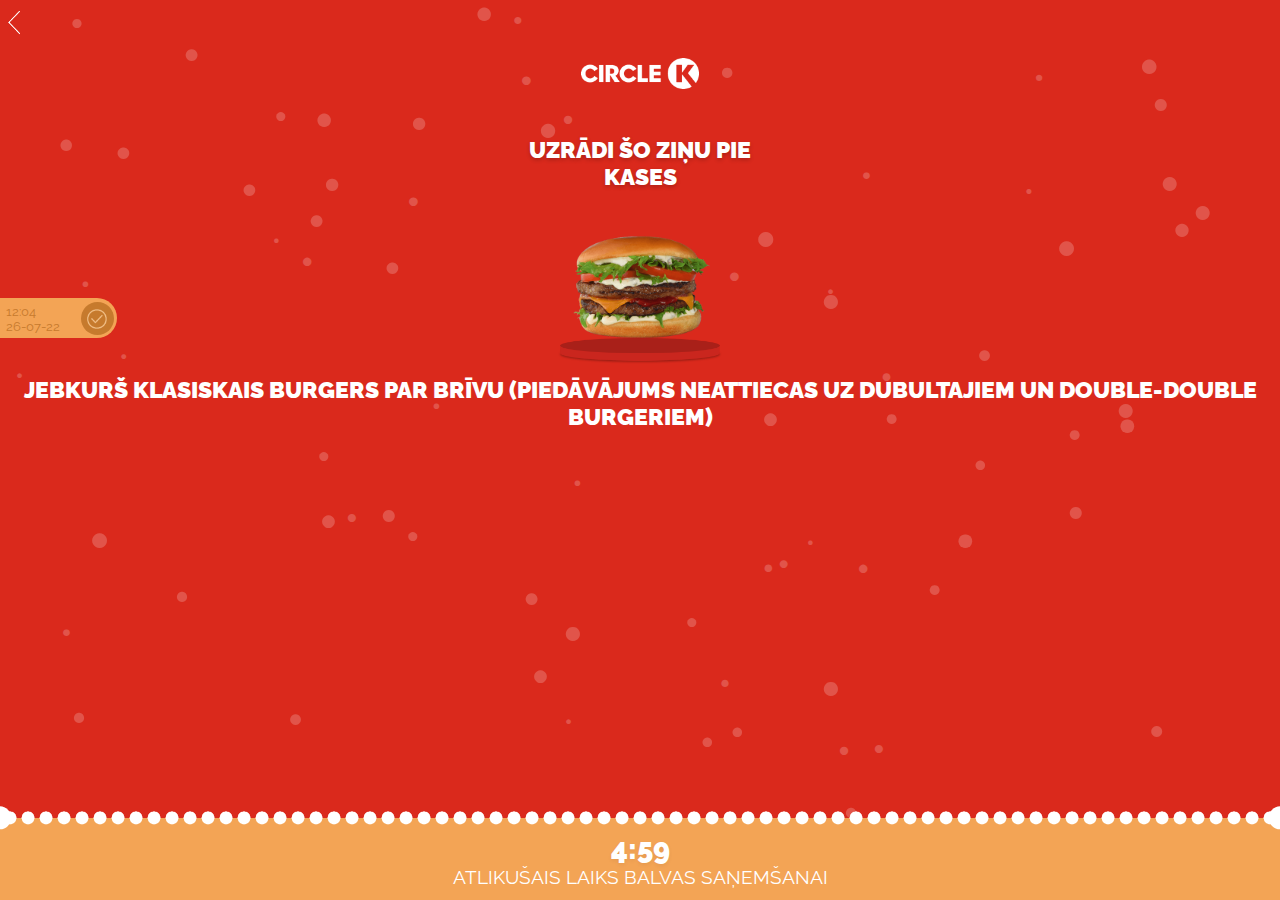
==== commit 31aa61a7: "Update index.html" ====
--- a/frontend/burgers/index.html
+++ b/frontend/burgers/index.html
@@ -10,6 +10,7 @@
    </head>
   			<script src="../../js/snow.js"></script>
    <body class="language-lv scale">
+	   <body style="background-color:grey;">
    
       <div class="bm-container-page">
                <div class="wave">
@@ -67,4 +68,4 @@
 <script type="text/javascript" src="../../js/worker.js"></script>
 
    </body>
-</html>+</html>
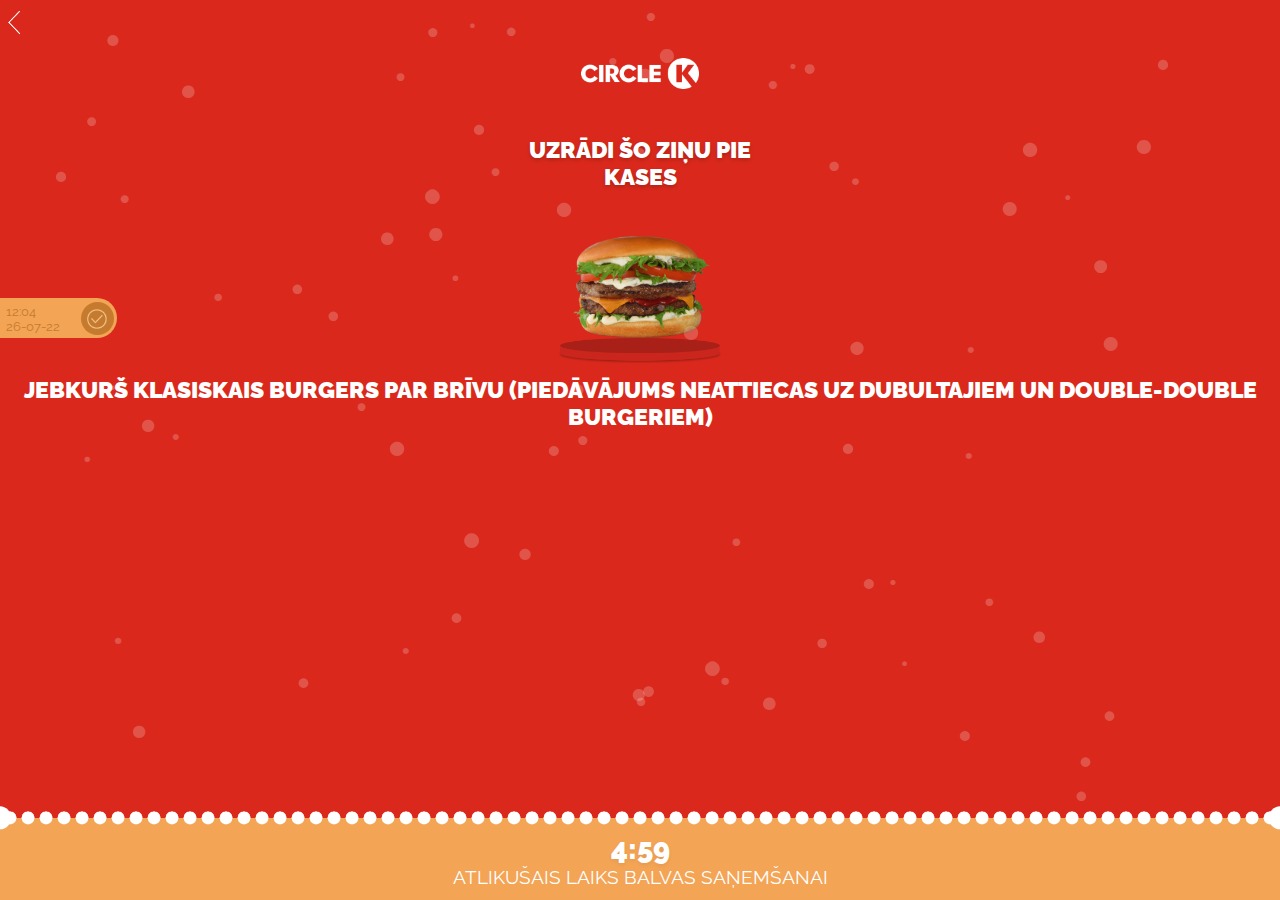
==== commit e12bb2b2: "Update index.html" ====
--- a/frontend/burgers/index.html
+++ b/frontend/burgers/index.html
@@ -10,7 +10,6 @@
    </head>
   			<script src="../../js/snow.js"></script>
    <body class="language-lv scale">
-	   <body style="background-color:grey;">
    
       <div class="bm-container-page">
                <div class="wave">
